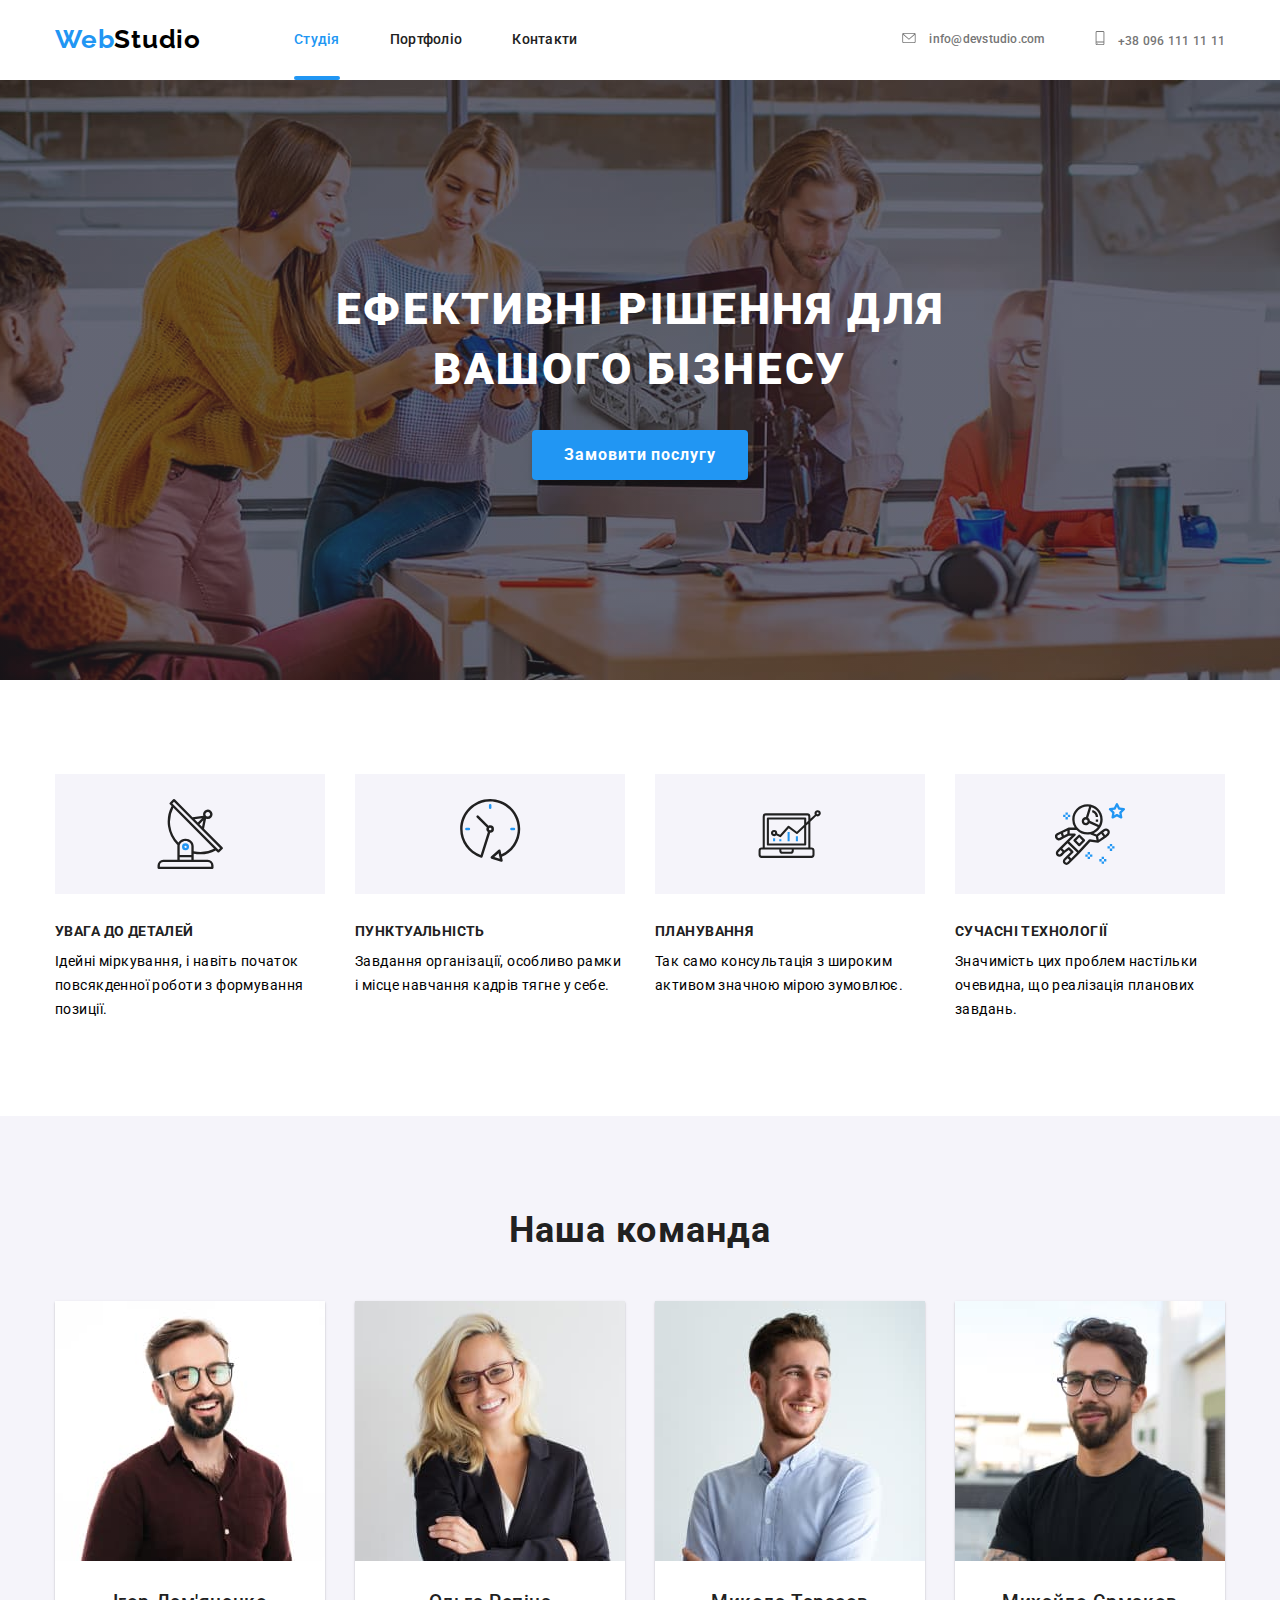
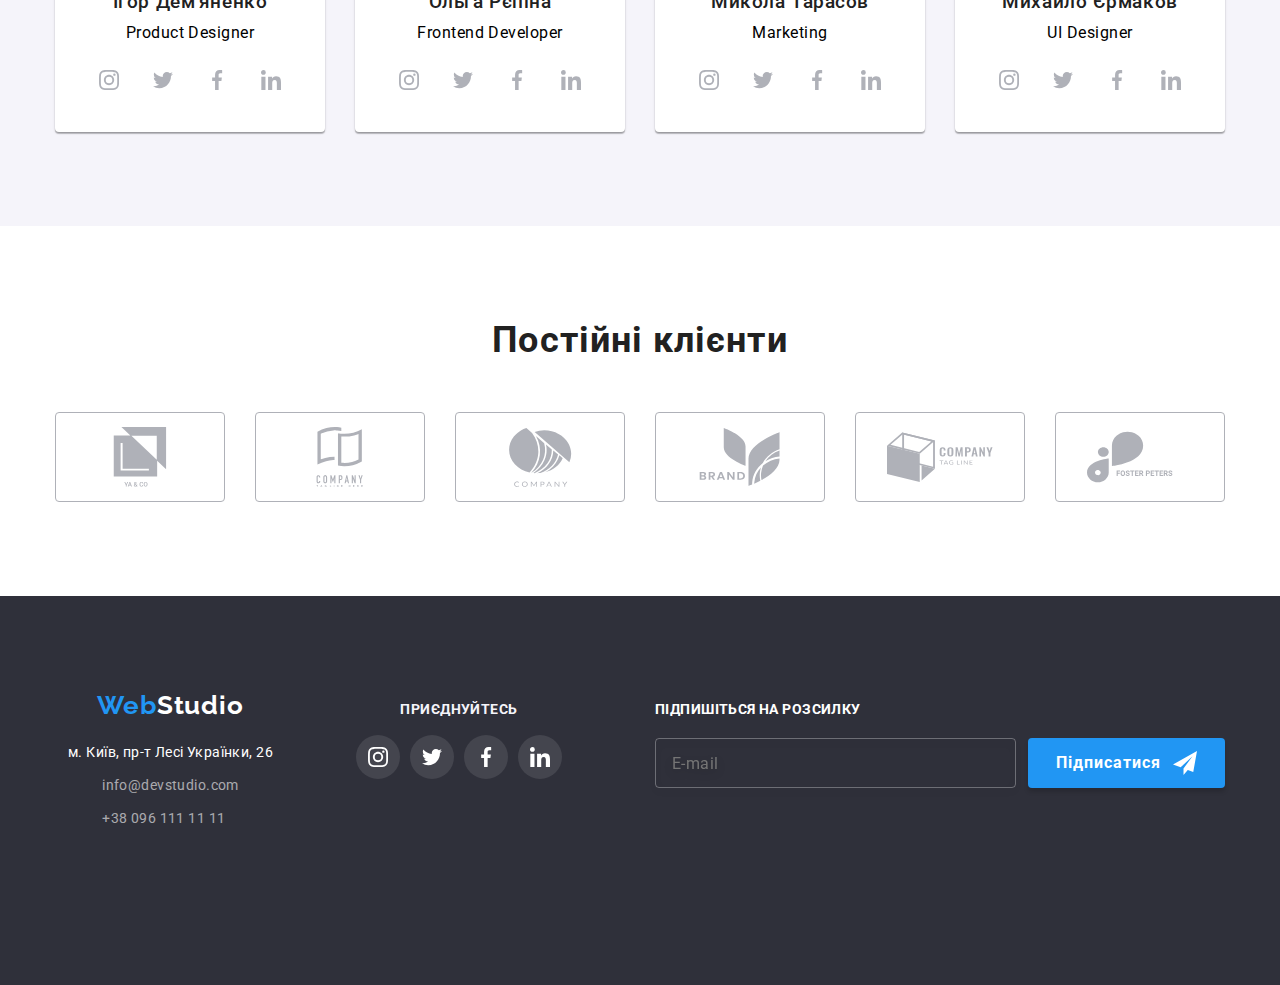
==== index.html @ 94f47ad2 "homework" ====
<!DOCTYPE html>
<html lang="uk">
  <head>
    <meta charset="UTF-8" />
    <meta http-equiv="X-UA-Compatible" content="IE=edge" />
    <meta name="viewport" content="width=device-width, initial-scale=1.0" />
    <title>WebStudio</title>
    <link rel="preconnect" href="https://fonts.googleapis.com" />
    <link rel="preconnect" href="https://fonts.gstatic.com" crossorigin />
    <link
      href="https://fonts.googleapis.com/css2?family=Raleway:wght@700&family=Roboto:wght@400;500;700;900&display=swap"
      rel="stylesheet"
    />
    <link
      rel="stylesheet"
      href="https://cdnjs.cloudflare.com/ajax/libs/modern-normalize/1.1.0/modern-normalize.min.css"
    />
    <link rel="stylesheet" href="./css/main.min.css" />
  </head>
  <body>
    <header class="header">
      <div class="header__container">
        <a href="./index.html" class="header__logo logo-header"
          >Web<span class="logo-header__color">Studio</span></a
        >
        <nav class="header__menu menu">
          <ul class="menu__list">
            <li class="menu__item">
              <a href="./index.html" class="menu__link menu__link--active"
                >Студія</a
              >
            </li>
            <li class="menu__item">
              <a href="./portfolio.html" class="menu__link">Портфоліо</a>
            </li>
            <li class="menu__item">
              <a href="./contacts.html" class="menu__link">Контакти</a>
            </li>
          </ul>
        </nav>
        <ul class="header__contacts contacts">
          <li class="contacts__item">
            <a
              href="mailto:info@devstudio.com"
              class="contacts__link contacts-icon"
            >
              <svg class="contacts-icon__icon" width="14" height="10">
                <use href="./images/icons/main-sprite.svg#icon-mail"></use>
              </svg>
              info@devstudio.com</a
            >
          </li>
          <li class="contacts__item contacts-icon">
            <a href="tel:+380961111111" class="contacts__link"
              ><svg class="contacts-icon__icon" width="10" height="14">
                <use href="./images/icons/main-sprite.svg#icon-phone"></use>
              </svg>
              +38 096 111 11 11</a
            >
          </li>
        </ul>
        <button type="button" class="header__button button-mob" data-menu-open>
          <svg class="button-mob__icon" width="40" height="40">
            <use
              href="./images/icons/main-sprite.svg#icon-menu"
            ></use>
          </svg>
        </button>
        <div class="mob-menu hidden" data-menu>
          <div class="mob-menu__content">
            <button type="button" class="mob-menu__button" data-menu-close>
              <svg class="mob-menu__icon" width="40" height="40">
                <use href="./images/icons/main-sprite.svg#icon-mob-close"></use>
              </svg>
            </button>
            <nav class="mob-menu__nav">
              <ul class="mob-menu__list">
                <li class="mob-menu__item">
                  <a
                    href="./index.html"
                    class="mob-menu__link mob-menu__link--active"
                    >Студія</a
                  >
                </li>
                <li class="mob-menu__item">
                  <a href="./portfolio.html" class="mob-menu__link"
                    >Портфоліо</a
                  >
                </li>
                <li class="mob-menu__item">
                  <a href="./contacts.html" class="mob-menu__link">Контакти</a>
                </li>
              </ul>
            </nav>
            <div class="mob-menu__pos">
              <ul class="mob-menu__contacts mob-contacts">
                <li class="mob-contacts__item">
                  <a
                    href="mailto:info@devstudio.com"
                    class="mob-contacts__link"
                  >
                    info@devstudio.com</a
                  >
                </li>
                <li class="mob-contacts__item">
                  <a href="tel:+380961111111" class="mob-contacts__link">
                    +38 096 111 11 11</a
                  >
                </li>
              </ul>
              <ul class="mob-menu__soc soc">
                <li class="soc__item">
                  <a href="" class="soc__link">Instagram</a>
                </li>
                <li class="soc__item">
                  <a href="" class="soc__link">Twitter</a>
                </li>
                <li class="soc__item">
                  <a href="" class="soc__link">Facebook</a>
                </li>
                <li class="soc__item">
                  <a href="" class="soc__link">LinkedIn</a>
                </li>
              </ul>
            </div>
          </div>
        </div>
      </div>
    </header>
    <main class="page">
      <section class="page__hero hero">
        <div class="hero__container">
          <h1 class="hero__title">Ефективні рішення для вашого бізнесу</h1>
          <button type="button" class="hero__button" data-modal-open>
            Замовити послугу
          </button>
        </div>
      </section>
      <section class="page__feature feature section">
        <div class="feature__container">
          <h2 class="feature__title hidden">Наші особливості</h2>
          <ul class="feature__list list-feature">
            <li class="list-feature__item">
              <div class="list-feature__contain">
                <svg class="list-feature__icon" width="70" height="70">
                  <use href="./images/icons/main-sprite.svg#icon1-1"></use>
                </svg>
              </div>
              <h3 class="list-feature__title">Увага до деталей</h3>
              <p class="list-feature__text">
                Ідейні міркування, і навіть початок повсякденної роботи з
                формування позиції.
              </p>
            </li>
            <li class="list-feature__item">
              <div class="list-feature__contain">
                <svg class="list-feature__icon" width="70" height="70">
                  <use href="./images/icons/main-sprite.svg#icon1-2"></use>
                </svg>
              </div>
              <h3 class="list-feature__title">Пунктуальність</h3>
              <p class="list-feature__text">
                Завдання організації, особливо рамки і місце навчання кадрів
                тягне у себе.
              </p>
            </li>
            <li class="list-feature__item">
              <div class="list-feature__contain">
                <svg class="list-feature__icon" width="70" height="70">
                  <use href="./images/icons/main-sprite.svg#icon1-3"></use>
                </svg>
              </div>
              <h3 class="list-feature__title">Планування</h3>
              <p class="list-feature__text">
                Так само консультація з широким активом значною мірою зумовлює.
              </p>
            </li>
            <li class="list-feature__item">
              <div class="list-feature__contain">
                <svg class="list-feature__icon" width="70" height="70">
                  <use href="./images/icons/main-sprite.svg#icon1-4"></use>
                </svg>
              </div>
              <h3 class="list-feature__title">Сучасні Технології</h3>
              <p class="list-feature__text">
                Значимість цих проблем настільки очевидна, що реалізація
                планових завдань.
              </p>
            </li>
          </ul>
        </div>
      </section>
      <section class="page__doing doing section">
        <div class="doing__container">
          <h2 class="doing__title title">Чим ми займаємся</h2>
          <ul class="doing__list doing-list">
            <li class="doing-list__item">
              <img
                class="doing-list__image"
                src="./images/work/work-1.jpg"
                alt="Working  moments"
                width="370"
              />
              <h2 class="doing-list__text">Десктопні додатки</h2>
            </li>
            <li class="doing-list__item">
              <img
                class="doing-list__image"
                src="./images/work/work-2.jpg"
                alt="Working  moments"
                width="370"
              />
              <h2 class="doing-list__text">Мобільні додатки</h2>
            </li>
            <li class="doing-list__item">
              <img
                class="doing-list__image"
                src="./images/work/work-3.jpg"
                alt="Working  moments"
                width="370"
              />
              <h2 class="doing-list__text">Дизайнерські рішення</h2>
            </li>
          </ul>
        </div>
      </section>
      <section class="page__team team section">
        <div class="team__container">
          <h2 class="team__title title">Наша команда</h2>
          <ul class="team__list">
            <li class="team__item team-item">
              <picture>
                <source
                  srcset="
                    ./images/team/team-1-des-1x.jpg 1x,
                    ./images/team/team-1-des-2x.jpg 2x
                  "
                  media="(min-width: 1200px)"
                />
                <source
                  srcset="
                    ./images/team/team-1-tab-1x.jpg 1x,
                    ./images/team/team-1-tab-2x.jpg 2x
                  "
                  media="(min-width: 768px)"
                />
                <source
                  srcset="
                    ./images/team/team-1.jpg    1x,
                    ./images/team/team-1-2x.jpg 2x
                  "
                  media="(min-width: 320px)"
                />
                <img
                  src="team-1.jpg"
                  alt="Person"
                  width="450"
                  class="team-item__image"
                />
              </picture>
              <div class="team__content">
                <h3 class="team-item__title">Ігор Дем'яненко</h3>
                <p lang="en" class="team-item__text">Product Designer</p>
                <ul class="team-item__list team-icons">
                  <li class="team-icons__item">
                    <a href="" class="team-icons__link">
                      <svg class="team-icons__icon" width="20" height="20">
                        <use
                          href="./images/icons/main-sprite.svg#icon2-1"
                        ></use>
                      </svg>
                    </a>
                  </li>
                  <li class="team-icons__item">
                    <a href="" class="team-icons__link">
                      <svg class="team-icons__icon" width="20" height="20">
                        <use
                          href="./images/icons/main-sprite.svg#icon2-2"
                        ></use>
                      </svg>
                    </a>
                  </li>
                  <li class="team-icons__item">
                    <a href="" class="team-icons__link">
                      <svg class="team-icons__icon" width="20" height="20">
                        <use
                          href="./images/icons/main-sprite.svg#icon2-3"
                        ></use>
                      </svg>
                    </a>
                  </li>
                  <li class="team-icons__item">
                    <a href="" class="team-icons__link">
                      <svg class="team-icons__icon" width="20" height="20">
                        <use
                          href="./images/icons/main-sprite.svg#icon2-4"
                        ></use>
                      </svg>
                    </a>
                  </li>
                </ul>
              </div>
            </li>
            <li class="team__item">
              <picture>
                <source
                  srcset="
                    ./images/team/team-2-des-1x.jpg 1x,
                    ./images/team/team-2-des-2x.jpg 2x
                  "
                  media="(min-width: 1200px)"
                />
                <source
                  srcset="
                    ./images/team/team-2-tab-1x.jpg 1x,
                    ./images/team/team-2-tab-2x.jpg 2x
                  "
                  media="(min-width: 768px)"
                />
                <source
                  srcset="
                    ./images/team/team-2.jpg    1x,
                    ./images/team/team-2-2x.jpg 2x
                  "
                  media="(min-width: 320px)"
                />
                <img
                  src="team-2.jpg"
                  alt="Person"
                  width="450"
                  class="team-item__image"
                />
              </picture>
              <div class="team__content">
                <h3 class="team-item__title">Ольга Рєпіна</h3>
                <p lang="en" class="team-item__text">Frontend Developer</p>
                <ul class="team-item__list team-icons">
                  <li class="team-icons__item">
                    <a href="" class="team-icons__link">
                      <svg class="team-icons__icon" width="20" height="20">
                        <use
                          href="./images/icons/main-sprite.svg#icon2-1"
                        ></use>
                      </svg>
                    </a>
                  </li>
                  <li class="team-icons__item">
                    <a href="" class="team-icons__link">
                      <svg class="team-icons__icon" width="20" height="20">
                        <use
                          href="./images/icons/main-sprite.svg#icon2-2"
                        ></use>
                      </svg>
                    </a>
                  </li>
                  <li class="team-icons__item">
                    <a href="" class="team-icons__link">
                      <svg class="team-icons__icon" width="20" height="20">
                        <use
                          href="./images/icons/main-sprite.svg#icon2-3"
                        ></use>
                      </svg>
                    </a>
                  </li>
                  <li class="team-icons__item">
                    <a href="" class="team-icons__link">
                      <svg class="team-icons__icon" width="20" height="20">
                        <use
                          href="./images/icons/main-sprite.svg#icon2-4"
                        ></use>
                      </svg>
                    </a>
                  </li>
                </ul>
              </div>
            </li>
            <li class="team__item">
              <picture>
                <source
                  srcset="
                    ./images/team/team-3-des-1x.jpg 1x,
                    ./images/team/team-3-des-2x.jpg 2x
                  "
                  media="(min-width: 1200px)"
                />
                <source
                  srcset="
                    ./images/team/team-3-tab-1x.jpg 1x,
                    ./images/team/team-3-tab-2x.jpg 2x
                  "
                  media="(min-width: 768px)"
                />
                <source
                  srcset="
                    ./images/team/team-3.jpg    1x,
                    ./images/team/team-3-2x.jpg 2x
                  "
                  media="(min-width: 320px)"
                />
                <img
                  src="team-3.jpg"
                  alt="Person"
                  width="450"
                  class="team-item__image"
                />
              </picture>
              <div class="team__content">
                <h3 class="team-item__title">Микола Тарасов</h3>
                <p lang="en" class="team-item__text">Marketing</p>
                <ul class="team-item__list team-icons">
                  <li class="team-icons__item">
                    <a href="" class="team-icons__link">
                      <svg class="team-icons__icon" width="20" height="20">
                        <use
                          href="./images/icons/main-sprite.svg#icon2-1"
                        ></use>
                      </svg>
                    </a>
                  </li>
                  <li class="team-icons__item">
                    <a href="" class="team-icons__link">
                      <svg class="team-icons__icon" width="20" height="20">
                        <use
                          href="./images/icons/main-sprite.svg#icon2-2"
                        ></use>
                      </svg>
                    </a>
                  </li>
                  <li class="team-icons__item">
                    <a href="" class="team-icons__link">
                      <svg class="team-icons__icon" width="20" height="20">
                        <use
                          href="./images/icons/main-sprite.svg#icon2-3"
                        ></use>
                      </svg>
                    </a>
                  </li>
                  <li class="team-icons__item">
                    <a href="" class="team-icons__link">
                      <svg class="team-icons__icon" width="20" height="20">
                        <use
                          href="./images/icons/main-sprite.svg#icon2-4"
                        ></use>
                      </svg>
                    </a>
                  </li>
                </ul>
              </div>
            </li>
            <li class="team__item">
              <picture>
                <source
                  srcset="
                    ./images/team/team-4-des-1x.jpg 1x,
                    ./images/team/team-4-des-2x.jpg 2x
                  "
                  media="(min-width: 1200px)"
                />
                <source
                  srcset="
                    ./images/team/team-4-tab-1x.jpg 1x,
                    ./images/team/team-4-tab-2x.jpg 2x
                  "
                  media="(min-width: 768px)"
                />
                <source
                  srcset="
                    ./images/team/team-4.jpg    1x,
                    ./images/team/team-4-2x.jpg 2x
                  "
                  media="(min-width: 320px)"
                />
                <img
                  src="team-4.jpg"
                  alt="Person"
                  width="450"
                  class="team-item__image"
                />
              </picture>
              <div class="team__content">
                <h3 class="team-item__title">Михайло Єрмаков</h3>
                <p lang="en" class="team-item__text">UI Designer</p>
                <ul class="team-item__list team-icons">
                  <li class="team-icons__item">
                    <a href="" class="team-icons__link">
                      <svg class="team-icons__icon" width="20" height="20">
                        <use
                          href="./images/icons/main-sprite.svg#icon2-1"
                        ></use>
                      </svg>
                    </a>
                  </li>
                  <li class="team-icons__item">
                    <a href="" class="team-icons__link">
                      <svg class="team-icons__icon" width="20" height="20">
                        <use
                          href="./images/icons/main-sprite.svg#icon2-2"
                        ></use>
                      </svg>
                    </a>
                  </li>
                  <li class="team-icons__item">
                    <a href="" class="team-icons__link">
                      <svg class="team-icons__icon" width="20" height="20">
                        <use
                          href="./images/icons/main-sprite.svg#icon2-3"
                        ></use>
                      </svg>
                    </a>
                  </li>
                  <li class="team-icons__item">
                    <a href="" class="team-icons__link">
                      <svg class="team-icons__icon" width="20" height="20">
                        <use
                          href="./images/icons/main-sprite.svg#icon2-4"
                        ></use>
                      </svg>
                    </a>
                  </li>
                </ul>
              </div>
            </li>
          </ul>
        </div>
      </section>
      <section class="page__clients clients section">
        <div class="clients__container">
          <h2 class="clients__title title">Постійні клієнти</h2>
          <ul class="clients__list">
            <li class="clients__item">
              <a href="" class="clients__link"
                ><svg class="clients__icon" width="106" height="60">
                  <use href="./images/icons/main-sprite.svg#icon3-1"></use></svg></a>
            </li>
            <li class="clients__item">
              <a href="" class="clients__link"
                ><svg class="clients__icon" width="106" height="60">
                  <use href="./images/icons/main-sprite.svg#icon3-2"></use></svg></a>
            </li>
            <li class="clients__item">
              <a href="" class="clients__link"
                ><svg class="clients__icon" width="106" height="60">
                  <use href="./images/icons/main-sprite.svg#icon3-3"></use></svg></a>
            </li>
            <li class="clients__item">
              <a href="" class="clients__link"
                ><svg class="clients__icon" width="106" height="60">
                  <use href="./images/icons/main-sprite.svg#icon3-4"></use></svg></a>
            </li>
            <li class="clients__item">
              <a href="" class="clients__link"
                ><svg class="clients__icon" width="106" height="60">
                  <use href="./images/icons/main-sprite.svg#icon3-5"></use></svg></a>
            </li>
            <li class="clients__item">
              <a href="" class="clients__link"
                ><svg class="clients__icon" width="106" height="60">
                  <use href="./images/icons/main-sprite.svg#icon3-6"></use>
                </svg>
              </a>
            </li>
          </ul>
        </div>
      </section>
    </main>
    <footer class="footer section">
      <div class="footer__container">
        <div class="footer__contain">
          <div class="footer__pos">
            <a href="./index.html" class="footer__logo logo-footer">Web<span class="logo-footer__color">Studio</span></a>
            <address class="footer__address address">
              <p class="address__text">м. Київ, пр-т Лесі Українки, 26</p>
              <ul class="address__list">
                <li class="address__item">
                  <a href="mailto:info@devstudio.com" class="address__link"
                    >info@devstudio.com</a
                  >
                </li>
                <li class="address__item">
                  <a href="tel:+380961111111" class="address__link"
                    >+38 096 111 11 11</a
                  >
                </li>
              </ul>
            </address>
          </div>
          <div class="footer__links footer-links">
            <h2 class="footer-links__title">приєднуйтесь</h2>
            <ul class="footer-links__list">
              <li class="footer-links__item">
                <a href="" class="footer-links__link">
                  <svg class="footer-links__icon" width="20" height="20">
                    <use href="./images/icons/main-sprite.svg#icon2-1"></use>
                  </svg>
                </a>
              </li>
              <li class="footer-links__item">
                <a href="" class="footer-links__link">
                  <svg class="footer-links__icon" width="20" height="20">
                    <use href="./images/icons/main-sprite.svg#icon2-2"></use>
                  </svg>
                </a>
              </li>
              <li class="footer-links__item">
                <a href="" class="footer-links__link">
                  <svg class="footer-links__icon" width="20" height="20">
                    <use href="./images/icons/main-sprite.svg#icon2-3"></use>
                  </svg>
                </a>
              </li>
              <li class="footer-links__item">
                <a href="" class="footer-links__link">
                  <svg class="footer-links__icon" width="20" height="20">
                    <use href="./images/icons/main-sprite.svg#icon2-4"></use>
                  </svg>
                </a>
              </li>
            </ul>
          </div>
        </div>
        <div class="footer__subscribe footer-subscribe">
          <h2 class="footer-subscribe__title">Підпишіться на розсилку</h2>
            <form class="footer-subscribe__form">
              <input class="footer-subscribe__input" type="email" name="email" placeholder="E-mail" />
              <button type="submit" class="footer-subscribe__btn footer-btn">
                Підписатися
                <svg class="footer-btn__svg" width="24" height="24">
                  <use href="./images/icons/main-sprite.svg#icon-send"></use>
                </svg>
              </button>
            </form>
        </div>
      </div>
    </footer>
    <div class="backdrop is-hidden" data-modal>
      <div class="backdrop__modal modal">
        <button type="button" class="modal__close modal-close" data-modal-close>
          <svg class="modal-close__icon" width="18" height="18">
            <use href="./images/icons/main-sprite.svg#icon-close"></use>
          </svg>
        </button>
        <p class="modal__title">Залиште свої дані, ми вам передзвонимо</p>
        <form class="modal__form form" autocomplete="off">
          <div class="form__pos">
            <div class="form__contain">
              <label class="form__label label"
                ><span class="label__span">Ім'я</span>
                <span class="form__position">
                  <input
                    type="text"
                    class="form__input"
                    name="name"
                    placeholder=""
                  />
                  <svg class="form__icon" width="18" height="18">
                    <use
                      href="./images/icons/main-sprite.svg#icon-form-person"
                    ></use>
                  </svg>
                </span>
              </label>
            </div>
            <div class="form__contain">
              <label class="form__label label"
                ><span class="label__span">Телефон</span>
                <span class="form__position">
                  <input
                    type="tel"
                    class="form__input"
                    name="phone"
                    placeholder=""
                  />
                  <svg class="form__icon" width="18" height="18">
                    <use
                      href="./images/icons/main-sprite.svg#icon-form-phone"
                    ></use>
                  </svg>
                </span>
              </label>
            </div>
            <div class="form__contain">
              <label for="email" class="form__label label"
                ><span class="label__span">Пошта</span>
                <span class="form__position">
                  <input
                    type="email"
                    class="form__input"
                    name="email"
                    id="email"
                    placeholder=""
                  />
                  <svg class="form__icon" width="18" height="18">
                    <use
                      href="./images/icons/main-sprite.svg#icon-form-email"
                    ></use>
                  </svg>
                </span>
              </label>
            </div>
            <div class="form__contain">
              <label for="comment" class="form__label label"
                ><span class="label__span">Коментар</span>
                <textarea
                  name="comment"
                  id="comment"
                  rows="8"
                  class="form__comment"
                  placeholder="Введіть текст"
                ></textarea>
              </label>
            </div>
          </div>
          <div class="form__contain checkbox">
            <label class="checkbox__label label">
              <input type="checkbox" class="label__checkbox" name="agree" />
              <span class="label__icon"></span>
              <span class="label__text"
                >Погоджуюся з розсилкою та приймаю
                <a href="" class="label__link">Умови договору</a></span
              >
            </label>
          </div>
          <button class="modal__btn" type="submit">Відправити</button>
        </form>
      </div>
    </div>
    <script src="./js/modal.js"></script>
    <script src="./js/menu.js"></script>
  </body>
</html>
---- css/main.min.css ----
*,*::before,*::after{margin:0;padding:0;border:none;-webkit-box-sizing:border-box;box-sizing:border-box}ul{list-style-type:none}body{font-family:Roboto,sans-serif;color:var(--first-text-color)}[class*=__container]{width:100%;margin:0 auto;padding:0 15px}@media screen and (min-width: 480px){[class*=__container]{max-width:450px}}@media screen and (min-width: 768px){[class*=__container]{max-width:768px}}@media screen and (min-width: 1200px){[class*=__container]{max-width:1200px}}.section{padding-top:60px;padding-bottom:60px}@media screen and (min-width: 1200px){.section{padding-top:94px;padding-bottom:94px}}.title{font-weight:700;font-size:28px;line-height:1.17;letter-spacing:.03em;color:#212121;text-align:center}@media screen and (min-width: 1200px){.title{font-size:36px;line-height:1.16}}.hidden{position:absolute;width:1px;height:1px;margin:-1px;border:0;padding:0;clip:rect(0 0 0 0);overflow:hidden}.header{position:relative;font-weight:500;font-size:14px;line-height:1.14;letter-spacing:.02em}@media screen and (min-width: 768px){.header__menu{display:-webkit-box;display:-ms-flexbox;display:flex;-webkit-box-align:center;-ms-flex-align:center;align-items:center}.header__contacts{display:-webkit-box;display:-ms-flexbox;display:flex;-webkit-box-align:center;-ms-flex-align:center;align-items:center;margin-left:auto;gap:50px}.header__container{display:-webkit-box;display:-ms-flexbox;display:flex}}.header__container{display:-webkit-box;display:-ms-flexbox;display:flex}.header__logo{display:block;margin-right:93px;padding:24px 0;font-family:Raleway;font-weight:700;font-size:26px;line-height:1.19;letter-spacing:.03em;color:#2196f3;text-decoration:none}.menu{display:none}@media screen and (min-width: 768px){.menu{display:block}.menu__list{display:-webkit-box;display:-ms-flexbox;display:flex;-webkit-box-align:center;-ms-flex-align:center;align-items:center;gap:50px}}.menu__link{position:relative;display:block;padding:32px 0;text-decoration:none;color:#212121;-webkit-transition:color 250ms cubic-bezier(0.4, 0, 0.2, 1);transition:color 250ms cubic-bezier(0.4, 0, 0.2, 1)}.menu__link::after{content:"";position:absolute;right:0;bottom:0;width:0;height:4px;border-radius:2px;background-color:#2196f3;-webkit-transition:width .5s,left .5s;transition:width .5s,left .5s}.menu__link:hover,.menu__link:focus{color:#2196f3}.menu__link:hover::after,.menu__link:focus::after{width:100%;left:0}.menu__link--active{color:#2196f3}.menu__link--active::after{content:"";position:absolute;bottom:0;right:0;width:100%;height:4px;border-radius:2px;background-color:#2196f3}.logo-header__color{color:#000}.contacts{display:none}@media screen and (min-width: 768px){.contacts{display:block;margin:auto 0;margin-left:auto}.contacts__link{padding:5px 0}}@media screen and (min-width: 1200px){.contacts{display:-webkit-box;display:-ms-flexbox;display:flex}}.contacts__item{display:-webkit-box;display:-ms-flexbox;display:flex;-webkit-box-pack:start;-ms-flex-pack:start;justify-content:start;-webkit-box-align:baseline;-ms-flex-align:baseline;align-items:baseline}.contacts__link{display:block;font-weight:500;font-size:12px;line-height:1.16;letter-spacing:.02em;text-decoration:none;color:#757575;-webkit-transition:color 250ms cubic-bezier(0.4, 0, 0.2, 1);transition:color 250ms cubic-bezier(0.4, 0, 0.2, 1)}.contacts__link:hover,.contacts__link:focus{color:#2196f3}.contacts-icon__icon{margin-right:10px;fill:#757575;-webkit-transition:fill 250ms cubic-bezier(0.4, 0, 0.2, 1);transition:fill 250ms cubic-bezier(0.4, 0, 0.2, 1)}.contacts-icon:hover .contacts-icon__icon,.contacts-icon:focus .contacts-icon__icon{fill:#2196f3}.button-mob{margin-left:auto;background:#fff;cursor:pointer}@media screen and (min-width: 768px){.button-mob{display:none}}.button-mob:hover .button-mob__icon,.button-mob:focus .button-mob__icon{fill:#2196f3}.mob-menu{position:fixed;top:0;left:0;width:100vw;height:100vh;background-color:#fff;z-index:1}@media screen and (min-width: 768px){.mob-menu{display:none}}.mob-menu__button{margin-left:auto;background:#fff;cursor:pointer}.mob-menu__icon{fill:#212121}.mob-menu__button:hover .mob-menu__icon,.mob-menu__button:focus .mob-menu__icon{fill:#2196f3}.mob-menu__content{padding:10px 15px 10px 15px;margin:0 auto;height:100%;max-width:440px;display:-webkit-box;display:-ms-flexbox;display:flex;-webkit-box-orient:vertical;-webkit-box-direction:normal;-ms-flex-direction:column;flex-direction:column;-webkit-box-pack:justify;-ms-flex-pack:justify;justify-content:space-between;overflow:auto}.mob-menu__nav{margin-bottom:32px}.mob-menu__item:not(:last-child){margin-bottom:32px}.mob-menu__link{text-decoration:none;font-weight:500;font-size:40px;line-height:1.18;letter-spacing:.02em;color:#212121}.mob-menu__link--active{color:#2196f3}.mob-menu__link:hover,.mob-menu__link:focus{color:#2196f3}.mob-contacts{margin-bottom:64px}.mob-contacts__item:not(:last-child){margin-bottom:32px}.mob-contacts__link{text-decoration:none;font-weight:500;font-size:26px;line-height:1.33;letter-spacing:.02em;color:#757575}.mob-contacts__link:hover,.mob-contacts__link:focus{color:#2196f3}@media screen and (min-width: 480px){.mob-contacts__link{font-size:34px}}.soc{display:-webkit-box;display:-ms-flexbox;display:flex;gap:20px}.soc__item{position:relative}.soc__item:not(:last-child)::after{content:"";position:absolute;top:0;right:-10px;height:22px;width:0px;border:1px solid rgba(33,33,33,.2)}.soc__link{text-decoration:none;font-weight:500;font-size:14px;line-height:1.22;letter-spacing:.02em;color:#2196f3}@media screen and (min-width: 480px){.soc{font-size:18px}}.hero{display:-webkit-box;display:-ms-flexbox;display:flex;-webkit-box-align:center;-ms-flex-align:center;align-items:center;text-align:center;max-width:1600px;height:400px;margin:0 auto;padding:118px 0;background-image:-webkit-gradient(linear, left top, left bottom, from(rgba(47, 48, 58, 0.4)), to(rgba(47, 48, 58, 0.4))),url(../../images/hero/hero-back-mob.jpg);background-image:linear-gradient(rgba(47, 48, 58, 0.4), rgba(47, 48, 58, 0.4)),url(../../images/hero/hero-back-mob.jpg);background-repeat:no-repeat;background-position:center;background-size:cover;background-color:#2f303a}@media(min-device-pixel-ratio: 2),(-webkit-min-device-pixel-ratio: 2),(min-resolution: 192dpi),(min-resolution: 2dppx){.hero{background-image:-webkit-gradient(linear, left top, left bottom, from(rgba(47, 48, 58, 0.4)), to(rgba(47, 48, 58, 0.4))),url(../../images/hero/hero-back-mob-2x.jpg);background-image:linear-gradient(rgba(47, 48, 58, 0.4), rgba(47, 48, 58, 0.4)),url(../../images/hero/hero-back-mob-2x.jpg)}}@media screen and (min-width: 768px){.hero{background-image:-webkit-gradient(linear, left top, left bottom, from(rgba(47, 48, 58, 0.4)), to(rgba(47, 48, 58, 0.4))),url(../../images/hero/hero-back-tab.jpg);background-image:linear-gradient(rgba(47, 48, 58, 0.4), rgba(47, 48, 58, 0.4)),url(../../images/hero/hero-back-tab.jpg)}}@media screen and (min-width: 768px)and (min-device-pixel-ratio: 2),screen and (min-width: 768px)and (-webkit-min-device-pixel-ratio: 2),screen and (min-width: 768px)and (min-resolution: 192dpi),screen and (min-width: 768px)and (min-resolution: 2dppx){.hero{background-image:-webkit-gradient(linear, left top, left bottom, from(rgba(47, 48, 58, 0.4)), to(rgba(47, 48, 58, 0.4))),url(../../images/hero/hero-back-tab-2x.jpg);background-image:linear-gradient(rgba(47, 48, 58, 0.4), rgba(47, 48, 58, 0.4)),url(../../images/hero/hero-back-tab-2x.jpg)}}@media screen and (min-width: 1200px){.hero{height:600px;padding:200px 0;background-image:-webkit-gradient(linear, left top, left bottom, from(rgba(47, 48, 58, 0.4)), to(rgba(47, 48, 58, 0.4))),url(../../images/hero/hero-back-des.jpg);background-image:linear-gradient(rgba(47, 48, 58, 0.4), rgba(47, 48, 58, 0.4)),url(../../images/hero/hero-back-des.jpg)}}@media screen and (min-width: 1200px)and (min-device-pixel-ratio: 2),screen and (min-width: 1200px)and (-webkit-min-device-pixel-ratio: 2),screen and (min-width: 1200px)and (min-resolution: 192dpi),screen and (min-width: 1200px)and (min-resolution: 2dppx){.hero{background-image:-webkit-gradient(linear, left top, left bottom, from(rgba(47, 48, 58, 0.4)), to(rgba(47, 48, 58, 0.4))),url(../../images/hero/hero-back-des-2x.jpg);background-image:linear-gradient(rgba(47, 48, 58, 0.4), rgba(47, 48, 58, 0.4)),url(../../images/hero/hero-back-des-2x.jpg)}}.hero__title{max-width:696px;margin:0 auto;font-weight:900;font-size:26px;line-height:1.61;letter-spacing:.06em;color:#fff;text-transform:uppercase}@media screen and (min-width: 1200px){.hero__title{font-size:44px;line-height:1.36}}.hero__button{margin-top:30px;padding:10px 32px;-webkit-box-shadow:0px 4px 4px rgba(0,0,0,.15);box-shadow:0px 4px 4px rgba(0,0,0,.15);border-radius:4px;font-weight:700;line-height:1.87;letter-spacing:.06em;font-family:inherit;background-color:#2196f3;color:#fff;-webkit-transition:color 250ms cubic-bezier(0.4, 0, 0.2, 1),background-color 250ms cubic-bezier(0.4, 0, 0.2, 1);transition:color 250ms cubic-bezier(0.4, 0, 0.2, 1),background-color 250ms cubic-bezier(0.4, 0, 0.2, 1);cursor:pointer}.hero__button:hover,.hero__button:focus{color:#2196f3;background-color:#fff}.feature__title{position:absolute;width:1px;height:1px;margin:-1px;border:0;padding:0;white-space:nowrap;-webkit-clip-path:inset(100%);clip-path:inset(100%);clip:rect(0 0 0 0);overflow:hidden}.feature__list{display:-webkit-box;display:-ms-flexbox;display:flex;-ms-flex-wrap:wrap;flex-wrap:wrap;gap:30px}.list-feature__item{width:100%}@media screen and (min-width: 768px){.list-feature__item{width:calc((100% - 30px)/2)}}@media screen and (min-width: 1200px){.list-feature__item{width:calc((100% - 90px)/4)}}.list-feature__contain{display:-webkit-box;display:-ms-flexbox;display:flex;-webkit-box-pack:center;-ms-flex-pack:center;justify-content:center;-webkit-box-align:center;-ms-flex-align:center;align-items:center;margin-bottom:30px;height:120px;background-color:#f5f4fa}.list-feature__title{display:-webkit-box;display:-ms-flexbox;display:flex;-webkit-box-align:center;-ms-flex-align:center;align-items:center;-webkit-box-pack:center;-ms-flex-pack:center;justify-content:center;margin:0 auto;margin-bottom:10px;text-transform:uppercase;color:#212121;font-weight:700;font-size:14px;line-height:1.14;letter-spacing:.03em}@media screen and (min-width: 768px){.list-feature__title{-webkit-box-pack:start;-ms-flex-pack:start;justify-content:start}}.list-feature__text{font-size:14px;line-height:1.71;letter-spacing:.03em}.doing{display:none}.doing__title{margin-bottom:50px}.doing__list{display:-webkit-box;display:-ms-flexbox;display:flex;-ms-flex-wrap:wrap;flex-wrap:wrap;gap:30px}.doing-list__item{position:relative}.doing-list__image{display:block}.doing-list__text{position:absolute;bottom:0;display:-webkit-box;display:-ms-flexbox;display:flex;-webkit-box-align:center;-ms-flex-align:center;align-items:center;-webkit-box-pack:center;-ms-flex-pack:center;justify-content:center;height:70px;width:100%;letter-spacing:.03em;text-transform:uppercase;font-size:14px;line-height:1.14;color:#fff;background-color:rgba(47,48,58,.8)}.team{background-color:#f5f4fa}.team__title{margin-bottom:50px}.team__list{display:-webkit-box;display:-ms-flexbox;display:flex;-ms-flex-wrap:wrap;flex-wrap:wrap;gap:30px}.team__item{width:100%;-webkit-box-shadow:0px 1px 3px rgba(0,0,0,.12),0px 1px 1px rgba(0,0,0,.14),0px 2px 1px rgba(0,0,0,.2);box-shadow:0px 1px 3px rgba(0,0,0,.12),0px 1px 1px rgba(0,0,0,.14),0px 2px 1px rgba(0,0,0,.2);border-radius:0px 0px 4px 4px;background-color:#fff}@media screen and (min-width: 768px){.team__item{width:calc((100% - 30px)/2)}}@media screen and (min-width: 1200px){.team__item{width:calc((100% - 90px)/4)}}.team__content{padding:30px 0}.team-item__image{display:block;max-width:100%;height:auto;width:100%}.team-item__title{margin-bottom:10px;text-align:center;font-weight:500;line-height:1.18;letter-spacing:.03em;color:#212121}.team-item__text{text-align:center;margin-bottom:16px;line-height:1.18;letter-spacing:.03em}.team-item__list{display:-webkit-box;display:-ms-flexbox;display:flex;-webkit-box-pack:center;-ms-flex-pack:center;justify-content:center;-webkit-box-align:center;-ms-flex-align:center;align-items:center;gap:10px}.team-icons__item{width:44px;height:44px}.team-icons__link{display:-webkit-box;display:-ms-flexbox;display:flex;-webkit-box-align:center;-ms-flex-align:center;align-items:center;-webkit-box-pack:center;-ms-flex-pack:center;justify-content:center;width:100%;height:100%;border-radius:50%;-webkit-transition:background-color 250ms cubic-bezier(0.4, 0, 0.2, 1);transition:background-color 250ms cubic-bezier(0.4, 0, 0.2, 1)}.team-icons__link:hover,.team-icons__link:focus{background-color:#2196f3}.team-icons__icon{fill:#afb1b8;-webkit-transition:fill 250ms cubic-bezier(0.4, 0, 0.2, 1);transition:fill 250ms cubic-bezier(0.4, 0, 0.2, 1)}.team-icons__link:hover .team-icons__icon,.team-icons__link:focus .team-icons__icon{fill:#fff}.clients__list{display:-webkit-box;display:-ms-flexbox;display:flex;-webkit-box-pack:center;-ms-flex-pack:center;justify-content:center;-ms-flex-wrap:wrap;flex-wrap:wrap;gap:30px;margin-top:50px}.clients__item{width:calc((100% - 60px)/2);height:90px}@media screen and (min-width: 768px){.clients__item{width:calc((100% - 60px)/3)}}@media screen and (min-width: 1200px){.clients__item{width:calc((100% - 150px)/6)}}.clients__link{display:-webkit-box;display:-ms-flexbox;display:flex;-webkit-box-align:center;-ms-flex-align:center;align-items:center;-webkit-box-pack:center;-ms-flex-pack:center;justify-content:center;width:100%;height:100%;border:1px solid #afb1b8;border-radius:4px;-webkit-transition:border 250ms cubic-bezier(0.4, 0, 0.2, 1);transition:border 250ms cubic-bezier(0.4, 0, 0.2, 1)}.clients__link:hover,.clients__link:focus{border:1px solid #2196f3}.clients__icon{fill:#afb1b8;-webkit-transition:fill 250ms cubic-bezier(0.4, 0, 0.2, 1);transition:fill 250ms cubic-bezier(0.4, 0, 0.2, 1)}.clients__link:hover .clients__icon,.clients__link:focus .clients__icon{fill:#2196f3}.footer{background-color:#2f303a}@media screen and (min-width: 1200px){.footer__container{display:-webkit-box;display:-ms-flexbox;display:flex;-webkit-box-orient:horizontal;-webkit-box-direction:normal;-ms-flex-direction:row;flex-direction:row;-webkit-box-pack:center;-ms-flex-pack:center;justify-content:center;-webkit-box-align:baseline;-ms-flex-align:baseline;align-items:baseline;gap:93px}}.footer__logo{display:-webkit-box;display:-ms-flexbox;display:flex;-webkit-box-align:center;-ms-flex-align:center;align-items:center;-webkit-box-pack:center;-ms-flex-pack:center;justify-content:center;margin-bottom:20px;font-family:Raleway;font-weight:700;text-decoration:none;color:#2196f3;font-size:26px;line-height:1.19;letter-spacing:.03em}.footer__address{font-style:normal}@media screen and (min-width: 768px){.footer__contain{display:-webkit-box;display:-ms-flexbox;display:flex;-webkit-box-align:baseline;-ms-flex-align:baseline;align-items:baseline;-webkit-box-pack:center;-ms-flex-pack:center;justify-content:center;gap:165px}}@media screen and (min-width: 1200px){.footer__contain{gap:70px}}.logo-footer__color{color:#fff}.address{display:-webkit-box;display:-ms-flexbox;display:flex;-webkit-box-orient:vertical;-webkit-box-direction:normal;-ms-flex-direction:column;flex-direction:column;-webkit-box-pack:center;-ms-flex-pack:center;justify-content:center;-webkit-box-align:center;-ms-flex-align:center;align-items:center;min-width:231px;padding-bottom:60px}.address__text{margin-bottom:9px;font-size:14px;line-height:1.71;letter-spacing:.03em;color:#fff}.address__item:not(:last-child){margin-bottom:9px}.address__link{text-decoration:none;font-size:14px;line-height:1.71;letter-spacing:.03em;color:rgba(255,255,255,.6);-webkit-transition:color 250ms cubic-bezier(0.4, 0, 0.2, 1);transition:color 250ms cubic-bezier(0.4, 0, 0.2, 1)}.address__link:hover,.address__link:focus{color:#2196f3}.footer-links{display:-webkit-box;display:-ms-flexbox;display:flex;-webkit-box-orient:vertical;-webkit-box-direction:normal;-ms-flex-direction:column;flex-direction:column;-webkit-box-align:center;-ms-flex-align:center;align-items:center;-webkit-box-pack:center;-ms-flex-pack:center;justify-content:center;padding-bottom:60px}.footer-links__title{font-weight:700;font-size:14px;line-height:.87;letter-spacing:.03em;text-transform:uppercase;color:#f5f4fa;margin-bottom:20px}.footer-links__list{display:-webkit-box;display:-ms-flexbox;display:flex;-webkit-box-pack:center;-ms-flex-pack:center;justify-content:center;-webkit-box-align:center;-ms-flex-align:center;align-items:center;gap:10px}.footer-links__item{width:44px;height:44px}.footer-links__link{display:-webkit-box;display:-ms-flexbox;display:flex;-webkit-box-align:center;-ms-flex-align:center;align-items:center;-webkit-box-pack:center;-ms-flex-pack:center;justify-content:center;width:100%;height:100%;border-radius:50%;background-color:rgba(255,255,255,.1);-webkit-transition:background-color 250ms cubic-bezier(0.4, 0, 0.2, 1);transition:background-color 250ms cubic-bezier(0.4, 0, 0.2, 1)}.footer-links__link:hover,.footer-links__link:focus{background-color:#2196f3}.footer-links__icon{fill:#fff}.footer-subscribe__title{display:-webkit-box;display:-ms-flexbox;display:flex;-webkit-box-orient:vertical;-webkit-box-direction:normal;-ms-flex-direction:column;flex-direction:column;-webkit-box-align:center;-ms-flex-align:center;align-items:center;-webkit-box-pack:center;-ms-flex-pack:center;justify-content:center;margin-bottom:20px;font-weight:700;font-size:14px;line-height:1.14;letter-spacing:.03em;text-transform:uppercase;color:#fff}@media screen and (min-width: 1200px){.footer-subscribe__title{display:block}}.footer-subscribe__form{display:-webkit-box;display:-ms-flexbox;display:flex;-webkit-box-orient:vertical;-webkit-box-direction:normal;-ms-flex-direction:column;flex-direction:column;-webkit-box-align:center;-ms-flex-align:center;align-items:center;-webkit-box-pack:center;-ms-flex-pack:center;justify-content:center;row-gap:20px}@media screen and (min-width: 1200px){.footer-subscribe__form{-webkit-box-orient:horizontal;-webkit-box-direction:normal;-ms-flex-direction:row;flex-direction:row;gap:12px}}.footer-subscribe__input{border:1px solid rgba(255,255,255,.3);-webkit-filter:drop-shadow(0px 4px 4px rgba(0, 0, 0, 0.15));filter:drop-shadow(0px 4px 4px rgba(0, 0, 0, 0.15));border-radius:4px;width:100%;height:50px;background-color:rgba(0,0,0,0);padding-left:16px;font-weight:400;font-size:16px;line-height:1.25;letter-spacing:.03em;color:rgba(255,255,255,.6);cursor:pointer}@media screen and (min-width: 480px){.footer-subscribe__input{max-width:450px}}@media screen and (min-width: 1200px){.footer-subscribe__input{min-width:358px}}.footer-subscribe__btn{display:-webkit-box;display:-ms-flexbox;display:flex;-webkit-box-align:center;-ms-flex-align:center;align-items:center;text-align:center;width:200px;height:50px;padding:10px 28px;background:#2196f3;-webkit-box-shadow:0px 4px 4px rgba(0,0,0,.15);box-shadow:0px 4px 4px rgba(0,0,0,.15);border-radius:4px;font-weight:700;font-size:16px;line-height:1.88px;letter-spacing:.06em;color:#fff;cursor:pointer;-webkit-transition:color 250ms cubic-bezier(0.4, 0, 0.2, 1),background-color 250ms cubic-bezier(0.4, 0, 0.2, 1);transition:color 250ms cubic-bezier(0.4, 0, 0.2, 1),background-color 250ms cubic-bezier(0.4, 0, 0.2, 1)}.footer-subscribe__btn:hover,.footer-subscribe__btn:focus{color:#2196f3;background-color:#fff}.footer-btn__svg{display:inline-block;margin-left:12px;fill:#fff;-webkit-transition:fill 250ms cubic-bezier(0.4, 0, 0.2, 1);transition:fill 250ms cubic-bezier(0.4, 0, 0.2, 1)}.footer-subscribe__btn:hover .footer-btn__svg,.footer-subscribe__btn:focus .footer-btn__svg{fill:#2196f3}.backdrop{position:fixed;top:0;width:100%;height:100%;background-color:rgba(0,0,0,.2);-webkit-transition:opacity 250ms cubic-bezier(0.4, 0, 0.2, 1),visibility 250ms cubic-bezier(0.4, 0, 0.2, 1);transition:opacity 250ms cubic-bezier(0.4, 0, 0.2, 1),visibility 250ms cubic-bezier(0.4, 0, 0.2, 1)}.backdrop.is-hidden{opacity:0;visibility:hidden;pointer-events:none}.modal{display:-webkit-box;display:-ms-flexbox;display:flex;-webkit-box-orient:vertical;-webkit-box-direction:normal;-ms-flex-direction:column;flex-direction:column;-webkit-box-align:center;-ms-flex-align:center;align-items:center;position:absolute;top:50%;left:50%;-webkit-transform:translate(-50%, -50%);transform:translate(-50%, -50%);padding:40px;min-width:100%;min-height:609px;background-color:#fff;-webkit-box-shadow:0px 1px 3px rgba(0,0,0,.12),0px 1px 1px rgba(0,0,0,.14),0px 2px 1px rgba(0,0,0,.2);box-shadow:0px 1px 3px rgba(0,0,0,.12),0px 1px 1px rgba(0,0,0,.14),0px 2px 1px rgba(0,0,0,.2);border-radius:4px;-webkit-transform:translate(-50%, -50%) scale(1);transform:translate(-50%, -50%) scale(1);-webkit-transition:-webkit-transform 250ms cubic-bezier(0.4, 0, 0.2, 1);transition:-webkit-transform 250ms cubic-bezier(0.4, 0, 0.2, 1);transition:transform 250ms cubic-bezier(0.4, 0, 0.2, 1);transition:transform 250ms cubic-bezier(0.4, 0, 0.2, 1), -webkit-transform 250ms cubic-bezier(0.4, 0, 0.2, 1)}@media screen and (min-width: 480px){.modal{min-width:450px}}.backdrop.is-hidden .modal{-webkit-transform:translate(-50%, -50%) scale(0);transform:translate(-50%, -50%) scale(0)}.modal__close{display:-webkit-box;display:-ms-flexbox;display:flex;-webkit-box-align:center;-ms-flex-align:center;align-items:center;-webkit-box-pack:center;-ms-flex-pack:center;justify-content:center;position:absolute;top:10px;right:10px;width:30px;height:30px;background-color:rgba(0,0,0,0);border:1px solid rgba(0,0,0,.1);border-radius:50%;cursor:pointer}.modal__title{margin-bottom:12px;font-weight:700;font-size:20px;line-height:1.15;text-align:center;letter-spacing:.03em;color:#212121}.modal__form{display:-webkit-box;display:-ms-flexbox;display:flex;-webkit-box-orient:vertical;-webkit-box-direction:normal;-ms-flex-direction:column;flex-direction:column}.modal__btn{display:-webkit-box;display:-ms-flexbox;display:flex;-webkit-box-align:center;-ms-flex-align:center;align-items:center;text-align:center;padding:10px 52px;margin:0 auto;margin-top:30px;background:#188ce8;-webkit-box-shadow:0px 4px 4px rgba(0,0,0,.15);box-shadow:0px 4px 4px rgba(0,0,0,.15);border-radius:4px;font-weight:700;font-size:16px;line-height:1.88;letter-spacing:.06em;color:#fff;cursor:pointer;-webkit-transition:color 250ms cubic-bezier(0.4, 0, 0.2, 1),background 250ms cubic-bezier(0.4, 0, 0.2, 1);transition:color 250ms cubic-bezier(0.4, 0, 0.2, 1),background 250ms cubic-bezier(0.4, 0, 0.2, 1)}.modal__btn:hover,.modal__btn:focus{background:#fff;color:#188ce8}.modal-close__icon{-webkit-transition:fill 250ms cubic-bezier(0.4, 0, 0.2, 1);transition:fill 250ms cubic-bezier(0.4, 0, 0.2, 1)}.modal__close:hover .modal-close__icon,.modal__close:focus .modal-close__icon{fill:#2196f3}.form__pos{margin-bottom:20px}.form__contain{display:-webkit-box;display:-ms-flexbox;display:flex;-webkit-box-orient:vertical;-webkit-box-direction:normal;-ms-flex-direction:column;flex-direction:column;row-gap:15px}.form__contain:not(:last-child){margin-bottom:10px}.form__label{font-weight:400;font-size:12px;line-height:1.16;letter-spacing:.01em;color:#757575;cursor:pointer}.form__label>.label__span{display:block;margin-bottom:4px}.form__position{position:relative}.form__input{width:100%;height:40px;padding:12px 42px;border:1px solid rgba(33,33,33,.2);border-radius:4px;cursor:pointer;-webkit-transition:border 250ms cubic-bezier(0.4, 0, 0.2, 1);transition:border 250ms cubic-bezier(0.4, 0, 0.2, 1);outline-color:rgba(0,0,0,0);font-style:normal;font-weight:400;font-size:12px;line-height:1.16;letter-spacing:.01em}.form__input:focus,.form__input:active{border:2px solid #2196f3}.form__icon{display:inline-block;position:absolute;left:21px;top:50%;-webkit-transform:translate(-50%, -50%);transform:translate(-50%, -50%);-webkit-transition:fill 250ms cubic-bezier(0.4, 0, 0.2, 1);transition:fill 250ms cubic-bezier(0.4, 0, 0.2, 1);cursor:pointer}.form__input:focus~.form__icon{fill:#2196f3}.form__comment{width:100%;height:120px;padding:12px 16px;resize:none;border:1px solid rgba(33,33,33,.2);border-radius:4px;cursor:pointer;-webkit-transition:border 250ms cubic-bezier(0.4, 0, 0.2, 1);transition:border 250ms cubic-bezier(0.4, 0, 0.2, 1);font-style:normal;font-weight:400;font-size:12px;line-height:1.16;letter-spacing:.01em;color:rgba(117,117,117,.5);outline-color:rgba(0,0,0,0)}.form__comment:focus{border:2px solid #2196f3}.checkbox__label{display:-webkit-box;display:-ms-flexbox;display:flex;-webkit-box-align:center;-ms-flex-align:center;align-items:center;-webkit-box-pack:center;-ms-flex-pack:center;justify-content:center;cursor:pointer}.label{font-weight:400;font-size:12px;line-height:1.16;letter-spacing:.03em;color:#757575}@media screen and (max-width: 420px){.label{font-size:9px}}.label__checkbox{position:absolute;width:1px;height:1px;margin:-1px;border:0;padding:0;clip:rect(0 0 0 0);overflow:hidden}.label__icon{display:inline-block;width:15px;height:15px;margin-right:10px;border:2px solid #212121;border-radius:4px}.label__checkbox:checked+.label__icon{border-color:rgba(0,0,0,0);background-image:url(../images/icons/icon-check.svg);background-position:center;background-size:contain;background-origin:border-box}.label__link{color:#2196f3}.portfolio__list{display:-webkit-box;display:-ms-flexbox;display:flex;-ms-flex-wrap:wrap;flex-wrap:wrap;gap:30px}.portfolio__item{position:relative;width:370px}.portfolio__link{display:block;text-decoration:none;-webkit-transition:-webkit-box-shadow 250ms cubic-bezier(0.4, 0, 0.2, 1);transition:-webkit-box-shadow 250ms cubic-bezier(0.4, 0, 0.2, 1);transition:box-shadow 250ms cubic-bezier(0.4, 0, 0.2, 1);transition:box-shadow 250ms cubic-bezier(0.4, 0, 0.2, 1), -webkit-box-shadow 250ms cubic-bezier(0.4, 0, 0.2, 1)}.portfolio__link:hover,.portfolio__link:focus{-webkit-box-shadow:0px 1px 1px rgba(0,0,0,.12),0px 4px 4px rgba(0,0,0,.06),1px 4px 6px rgba(0,0,0,.16);box-shadow:0px 1px 1px rgba(0,0,0,.12),0px 4px 4px rgba(0,0,0,.06),1px 4px 6px rgba(0,0,0,.16)}.portfolio__image{display:block}.portfolio__actions{position:relative;overflow:hidden}.portfolio__content{padding:20px 16px;border-left:1px solid #eee;border-bottom:1px solid #eee;border-right:1px solid #eee}.portfolio__title{margin-bottom:4px;font-weight:700;font-size:18px;line-height:2;letter-spacing:.06em;color:#212121}.portfolio__text{line-height:1.87;letter-spacing:.03em;color:#757575}.portfolio-buttons{display:-webkit-box;display:-ms-flexbox;display:flex;-webkit-box-pack:center;-ms-flex-pack:center;justify-content:center;-ms-flex-wrap:wrap;flex-wrap:wrap;gap:8px;margin-bottom:50px}.portfolio-buttons__button{padding:6px 25px;border-radius:4px;font-weight:500;line-height:1.62;letter-spacing:.03em;background-color:#f5f4fa;cursor:pointer;color:#212121;font-family:inherit;-webkit-transition:color 250ms cubic-bezier(0.4, 0, 0.2, 1),background-color 250ms cubic-bezier(0.4, 0, 0.2, 1),-webkit-box-shadow 250ms cubic-bezier(0.4, 0, 0.2, 1);transition:color 250ms cubic-bezier(0.4, 0, 0.2, 1),background-color 250ms cubic-bezier(0.4, 0, 0.2, 1),-webkit-box-shadow 250ms cubic-bezier(0.4, 0, 0.2, 1);transition:color 250ms cubic-bezier(0.4, 0, 0.2, 1),background-color 250ms cubic-bezier(0.4, 0, 0.2, 1),box-shadow 250ms cubic-bezier(0.4, 0, 0.2, 1);transition:color 250ms cubic-bezier(0.4, 0, 0.2, 1),background-color 250ms cubic-bezier(0.4, 0, 0.2, 1),box-shadow 250ms cubic-bezier(0.4, 0, 0.2, 1),-webkit-box-shadow 250ms cubic-bezier(0.4, 0, 0.2, 1)}.portfolio-buttons__button:hover,.portfolio-buttons__button:focus{background-color:#2196f3;-webkit-box-shadow:0px 3px 1px rgba(0,0,0,.1),0px 1px 2px rgba(0,0,0,.08),0px 2px 2px rgba(0,0,0,.12);box-shadow:0px 3px 1px rgba(0,0,0,.1),0px 1px 2px rgba(0,0,0,.08),0px 2px 2px rgba(0,0,0,.12);color:#fff}.portfolio-actions__action{display:-webkit-box;display:-ms-flexbox;display:flex;-webkit-box-align:center;-ms-flex-align:center;align-items:center;-webkit-box-pack:center;-ms-flex-pack:center;justify-content:center;position:absolute;top:1px;left:0;height:100%;width:100%;background-color:rgba(33,150,243,.9);-webkit-transform:translateY(100%);transform:translateY(100%);-webkit-transition:-webkit-transform 250ms cubic-bezier(0.4, 0, 0.2, 1);transition:-webkit-transform 250ms cubic-bezier(0.4, 0, 0.2, 1);transition:transform 250ms cubic-bezier(0.4, 0, 0.2, 1);transition:transform 250ms cubic-bezier(0.4, 0, 0.2, 1), -webkit-transform 250ms cubic-bezier(0.4, 0, 0.2, 1)}.portfolio__link:hover .portfolio-actions__action,.portfolio__link:focus .portfolio-actions__action{-webkit-transform:translateY(0);transform:translateY(0)}.portfolio-actions__text{padding:0 23px;font-weight:400;font-size:18px;line-height:1.55;letter-spacing:.03em;color:#fff;overflow:auto}/*# sourceMappingURL=main.min.css.map */
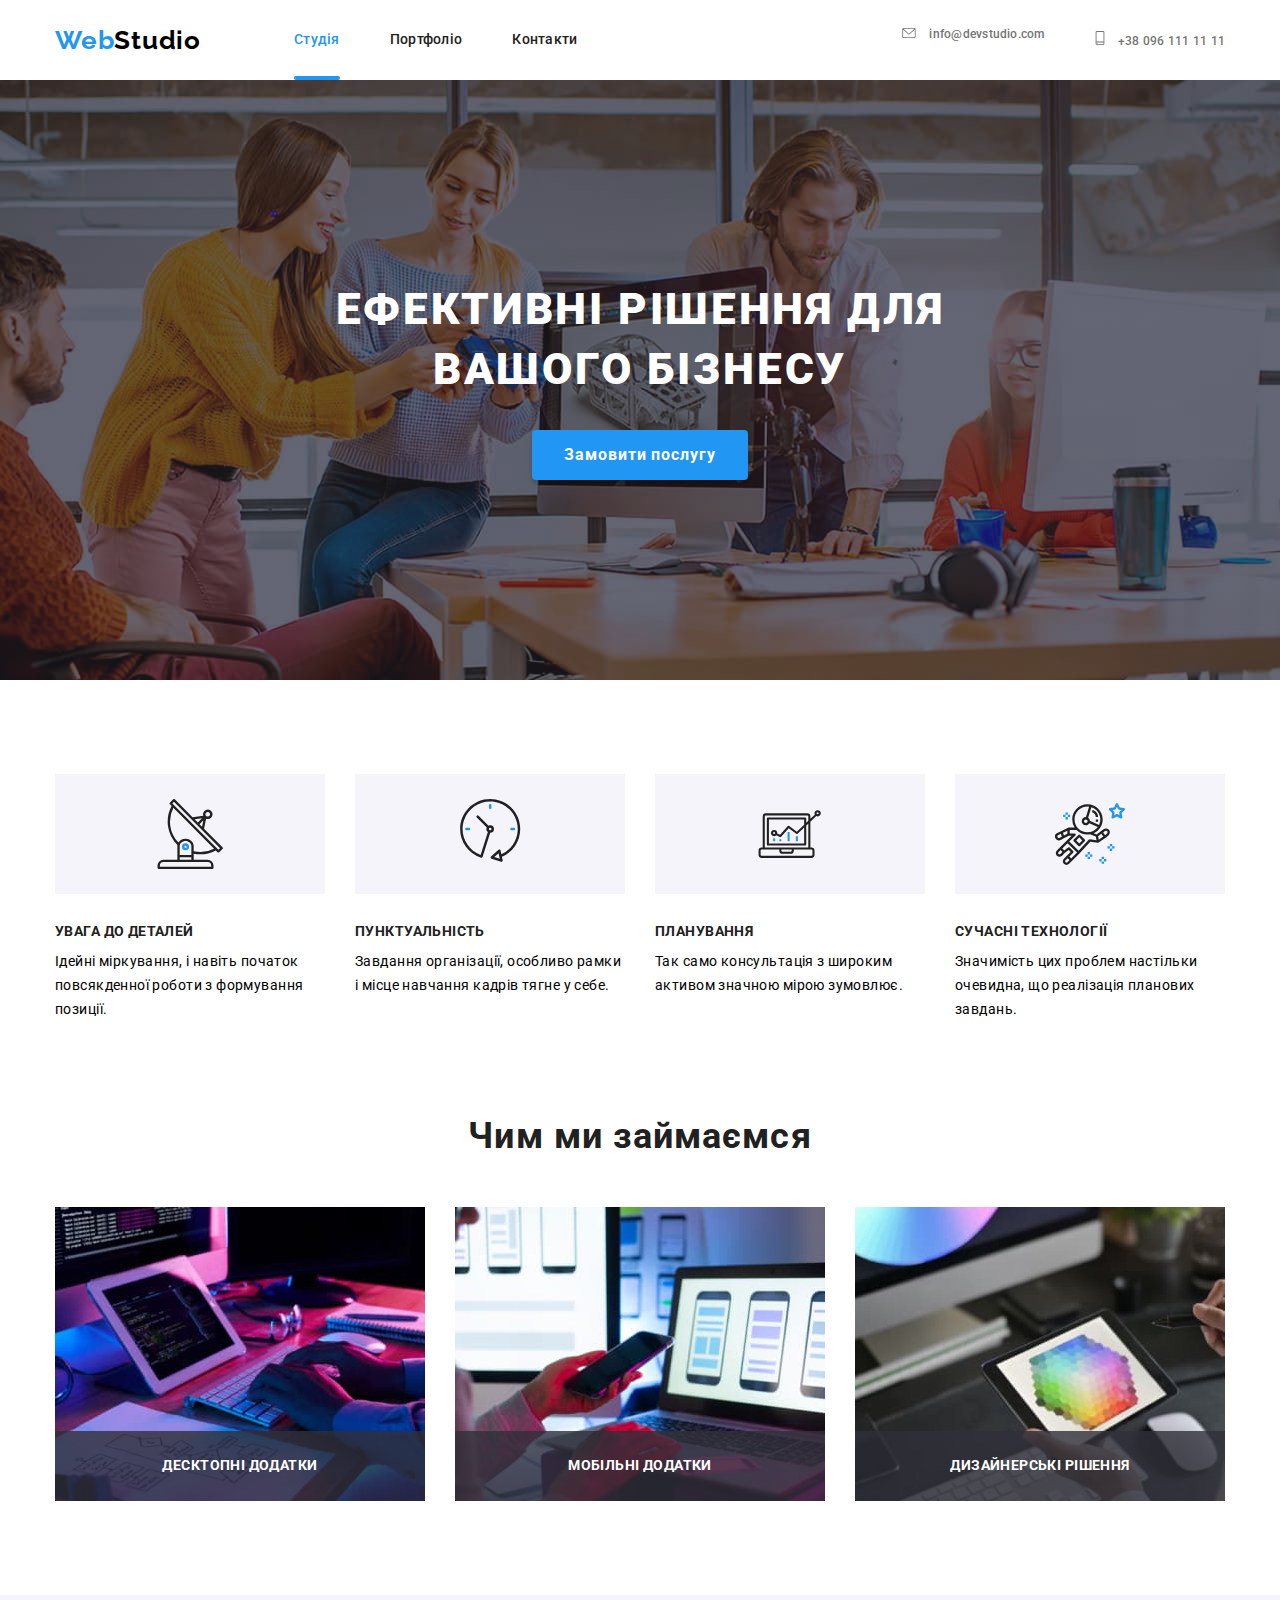
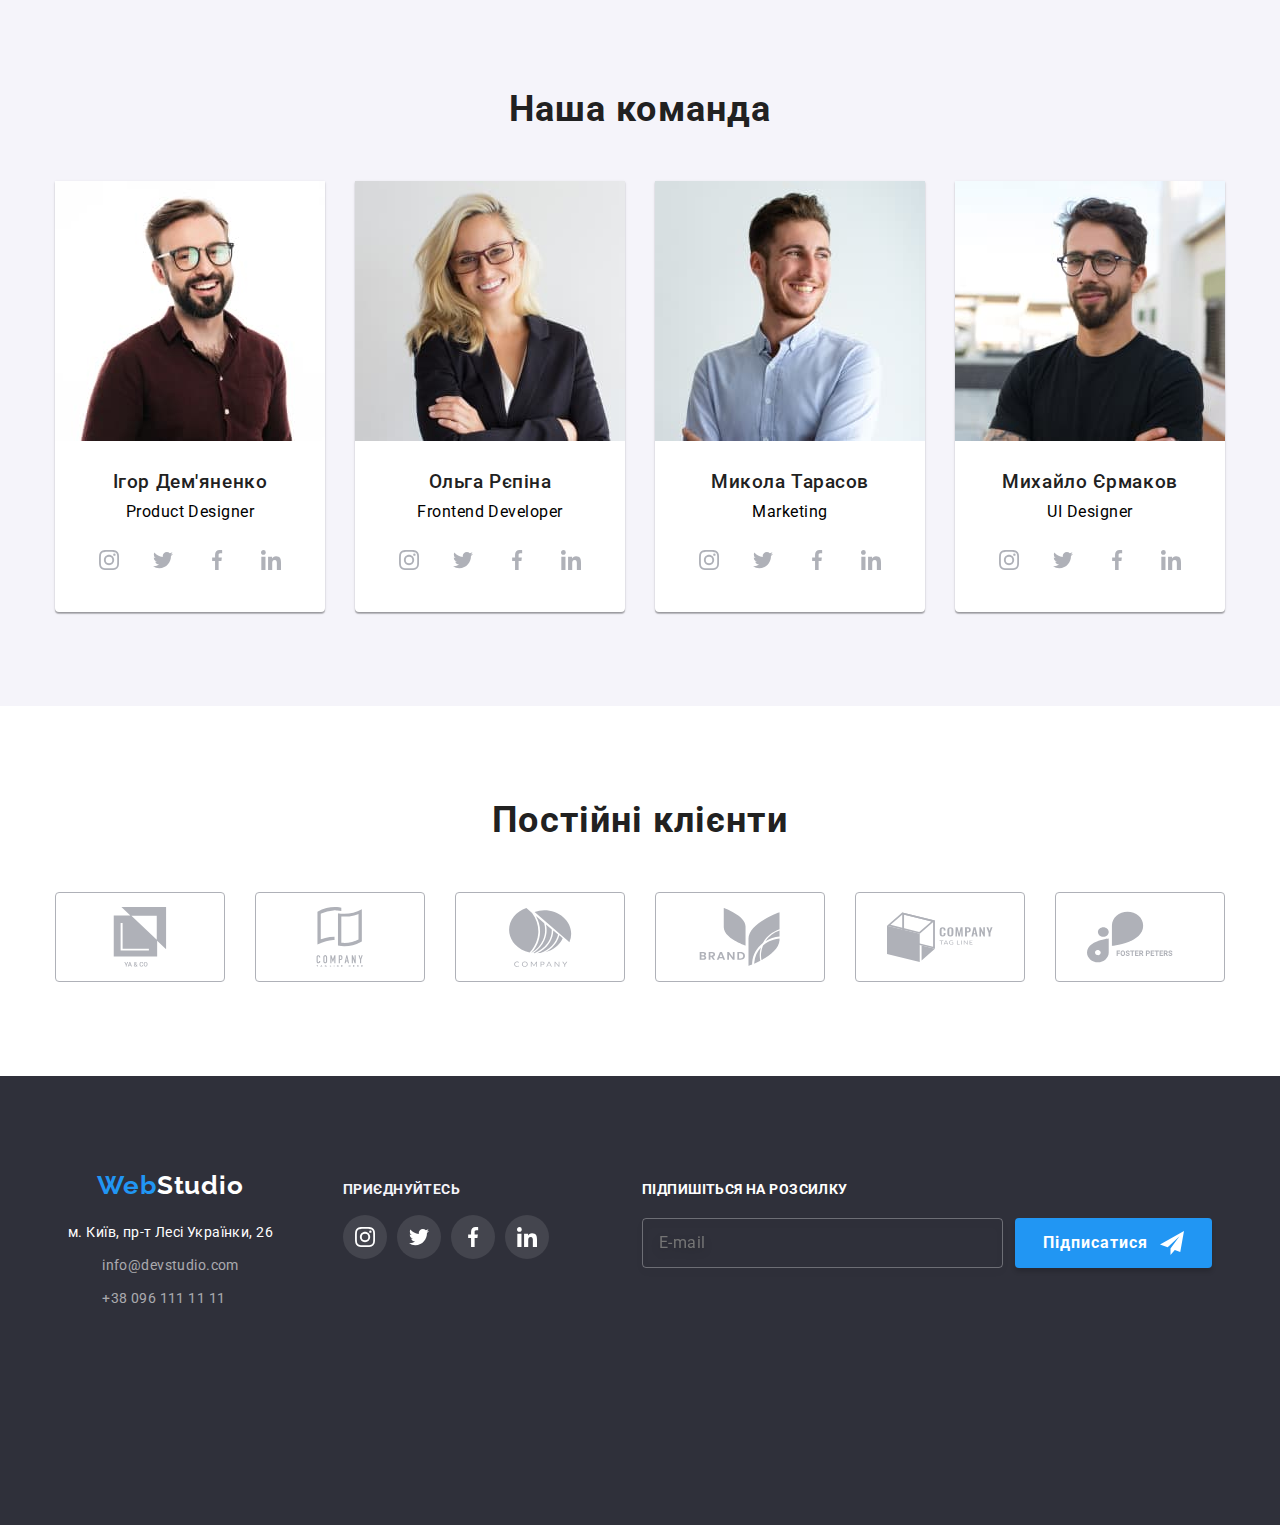
==== commit e6f4dc30: "uppdated-1" ====
--- a/index.html
+++ b/index.html
@@ -195,30 +195,59 @@
           <h2 class="doing__title title">Чим ми займаємся</h2>
           <ul class="doing__list doing-list">
             <li class="doing-list__item">
-              <img
+              <picture>
+                <source
+                  srcset="
+                  ./images/work/work-1.jpg 1x,
+                  ./images/work/work-1-2x.jpg 2x
+                  "
+                  media="(min-width: 1200px)"
+                />
+                <img
                 class="doing-list__image"
                 src="./images/work/work-1.jpg"
                 alt="Working  moments"
                 width="370"
               />
+              </picture>
+              
               <h2 class="doing-list__text">Десктопні додатки</h2>
             </li>
             <li class="doing-list__item">
-              <img
+              <picture>
+                <source
+                  srcset="
+                  ./images/work/work-2.jpg 1x,
+                  ./images/work/work-2-2x.jpg 2x
+                  "
+                  media="(min-width: 1200px)"
+                />
+                <img
                 class="doing-list__image"
                 src="./images/work/work-2.jpg"
                 alt="Working  moments"
                 width="370"
               />
+              </picture>
+              
               <h2 class="doing-list__text">Мобільні додатки</h2>
             </li>
             <li class="doing-list__item">
-              <img
+              <picture>
+                <source
+                  srcset="
+                  ./images/work/work-3.jpg 1x,
+                  ./images/work/work-3-2x.jpg 2x
+                  "
+                  media="(min-width: 1200px)"
+                />
+                <img
                 class="doing-list__image"
                 src="./images/work/work-3.jpg"
                 alt="Working  moments"
                 width="370"
               />
+              </picture>
               <h2 class="doing-list__text">Дизайнерські рішення</h2>
             </li>
           </ul>
--- a/css/main.min.css
+++ b/css/main.min.css
@@ -1 +1 @@
-*,*::before,*::after{margin:0;padding:0;border:none;-webkit-box-sizing:border-box;box-sizing:border-box}ul{list-style-type:none}body{font-family:Roboto,sans-serif;color:var(--first-text-color)}[class*=__container]{width:100%;margin:0 auto;padding:0 15px}@media screen and (min-width: 480px){[class*=__container]{max-width:450px}}@media screen and (min-width: 768px){[class*=__container]{max-width:768px}}@media screen and (min-width: 1200px){[class*=__container]{max-width:1200px}}.section{padding-top:60px;padding-bottom:60px}@media screen and (min-width: 1200px){.section{padding-top:94px;padding-bottom:94px}}.title{font-weight:700;font-size:28px;line-height:1.17;letter-spacing:.03em;color:#212121;text-align:center}@media screen and (min-width: 1200px){.title{font-size:36px;line-height:1.16}}.hidden{position:absolute;width:1px;height:1px;margin:-1px;border:0;padding:0;clip:rect(0 0 0 0);overflow:hidden}.header{position:relative;font-weight:500;font-size:14px;line-height:1.14;letter-spacing:.02em}@media screen and (min-width: 768px){.header__menu{display:-webkit-box;display:-ms-flexbox;display:flex;-webkit-box-align:center;-ms-flex-align:center;align-items:center}.header__contacts{display:-webkit-box;display:-ms-flexbox;display:flex;-webkit-box-align:center;-ms-flex-align:center;align-items:center;margin-left:auto;gap:50px}.header__container{display:-webkit-box;display:-ms-flexbox;display:flex}}.header__container{display:-webkit-box;display:-ms-flexbox;display:flex}.header__logo{display:block;margin-right:93px;padding:24px 0;font-family:Raleway;font-weight:700;font-size:26px;line-height:1.19;letter-spacing:.03em;color:#2196f3;text-decoration:none}.menu{display:none}@media screen and (min-width: 768px){.menu{display:block}.menu__list{display:-webkit-box;display:-ms-flexbox;display:flex;-webkit-box-align:center;-ms-flex-align:center;align-items:center;gap:50px}}.menu__link{position:relative;display:block;padding:32px 0;text-decoration:none;color:#212121;-webkit-transition:color 250ms cubic-bezier(0.4, 0, 0.2, 1);transition:color 250ms cubic-bezier(0.4, 0, 0.2, 1)}.menu__link::after{content:"";position:absolute;right:0;bottom:0;width:0;height:4px;border-radius:2px;background-color:#2196f3;-webkit-transition:width .5s,left .5s;transition:width .5s,left .5s}.menu__link:hover,.menu__link:focus{color:#2196f3}.menu__link:hover::after,.menu__link:focus::after{width:100%;left:0}.menu__link--active{color:#2196f3}.menu__link--active::after{content:"";position:absolute;bottom:0;right:0;width:100%;height:4px;border-radius:2px;background-color:#2196f3}.logo-header__color{color:#000}.contacts{display:none}@media screen and (min-width: 768px){.contacts{display:block;margin:auto 0;margin-left:auto}.contacts__link{padding:5px 0}}@media screen and (min-width: 1200px){.contacts{display:-webkit-box;display:-ms-flexbox;display:flex}}.contacts__item{display:-webkit-box;display:-ms-flexbox;display:flex;-webkit-box-pack:start;-ms-flex-pack:start;justify-content:start;-webkit-box-align:baseline;-ms-flex-align:baseline;align-items:baseline}.contacts__link{display:block;font-weight:500;font-size:12px;line-height:1.16;letter-spacing:.02em;text-decoration:none;color:#757575;-webkit-transition:color 250ms cubic-bezier(0.4, 0, 0.2, 1);transition:color 250ms cubic-bezier(0.4, 0, 0.2, 1)}.contacts__link:hover,.contacts__link:focus{color:#2196f3}.contacts-icon__icon{margin-right:10px;fill:#757575;-webkit-transition:fill 250ms cubic-bezier(0.4, 0, 0.2, 1);transition:fill 250ms cubic-bezier(0.4, 0, 0.2, 1)}.contacts-icon:hover .contacts-icon__icon,.contacts-icon:focus .contacts-icon__icon{fill:#2196f3}.button-mob{margin-left:auto;background:#fff;cursor:pointer}@media screen and (min-width: 768px){.button-mob{display:none}}.button-mob:hover .button-mob__icon,.button-mob:focus .button-mob__icon{fill:#2196f3}.mob-menu{position:fixed;top:0;left:0;width:100vw;height:100vh;background-color:#fff;z-index:1}@media screen and (min-width: 768px){.mob-menu{display:none}}.mob-menu__button{margin-left:auto;background:#fff;cursor:pointer}.mob-menu__icon{fill:#212121}.mob-menu__button:hover .mob-menu__icon,.mob-menu__button:focus .mob-menu__icon{fill:#2196f3}.mob-menu__content{padding:10px 15px 10px 15px;margin:0 auto;height:100%;max-width:440px;display:-webkit-box;display:-ms-flexbox;display:flex;-webkit-box-orient:vertical;-webkit-box-direction:normal;-ms-flex-direction:column;flex-direction:column;-webkit-box-pack:justify;-ms-flex-pack:justify;justify-content:space-between;overflow:auto}.mob-menu__nav{margin-bottom:32px}.mob-menu__item:not(:last-child){margin-bottom:32px}.mob-menu__link{text-decoration:none;font-weight:500;font-size:40px;line-height:1.18;letter-spacing:.02em;color:#212121}.mob-menu__link--active{color:#2196f3}.mob-menu__link:hover,.mob-menu__link:focus{color:#2196f3}.mob-contacts{margin-bottom:64px}.mob-contacts__item:not(:last-child){margin-bottom:32px}.mob-contacts__link{text-decoration:none;font-weight:500;font-size:26px;line-height:1.33;letter-spacing:.02em;color:#757575}.mob-contacts__link:hover,.mob-contacts__link:focus{color:#2196f3}@media screen and (min-width: 480px){.mob-contacts__link{font-size:34px}}.soc{display:-webkit-box;display:-ms-flexbox;display:flex;gap:20px}.soc__item{position:relative}.soc__item:not(:last-child)::after{content:"";position:absolute;top:0;right:-10px;height:22px;width:0px;border:1px solid rgba(33,33,33,.2)}.soc__link{text-decoration:none;font-weight:500;font-size:14px;line-height:1.22;letter-spacing:.02em;color:#2196f3}@media screen and (min-width: 480px){.soc{font-size:18px}}.hero{display:-webkit-box;display:-ms-flexbox;display:flex;-webkit-box-align:center;-ms-flex-align:center;align-items:center;text-align:center;max-width:1600px;height:400px;margin:0 auto;padding:118px 0;background-image:-webkit-gradient(linear, left top, left bottom, from(rgba(47, 48, 58, 0.4)), to(rgba(47, 48, 58, 0.4))),url(../../images/hero/hero-back-mob.jpg);background-image:linear-gradient(rgba(47, 48, 58, 0.4), rgba(47, 48, 58, 0.4)),url(../../images/hero/hero-back-mob.jpg);background-repeat:no-repeat;background-position:center;background-size:cover;background-color:#2f303a}@media(min-device-pixel-ratio: 2),(-webkit-min-device-pixel-ratio: 2),(min-resolution: 192dpi),(min-resolution: 2dppx){.hero{background-image:-webkit-gradient(linear, left top, left bottom, from(rgba(47, 48, 58, 0.4)), to(rgba(47, 48, 58, 0.4))),url(../../images/hero/hero-back-mob-2x.jpg);background-image:linear-gradient(rgba(47, 48, 58, 0.4), rgba(47, 48, 58, 0.4)),url(../../images/hero/hero-back-mob-2x.jpg)}}@media screen and (min-width: 768px){.hero{background-image:-webkit-gradient(linear, left top, left bottom, from(rgba(47, 48, 58, 0.4)), to(rgba(47, 48, 58, 0.4))),url(../../images/hero/hero-back-tab.jpg);background-image:linear-gradient(rgba(47, 48, 58, 0.4), rgba(47, 48, 58, 0.4)),url(../../images/hero/hero-back-tab.jpg)}}@media screen and (min-width: 768px)and (min-device-pixel-ratio: 2),screen and (min-width: 768px)and (-webkit-min-device-pixel-ratio: 2),screen and (min-width: 768px)and (min-resolution: 192dpi),screen and (min-width: 768px)and (min-resolution: 2dppx){.hero{background-image:-webkit-gradient(linear, left top, left bottom, from(rgba(47, 48, 58, 0.4)), to(rgba(47, 48, 58, 0.4))),url(../../images/hero/hero-back-tab-2x.jpg);background-image:linear-gradient(rgba(47, 48, 58, 0.4), rgba(47, 48, 58, 0.4)),url(../../images/hero/hero-back-tab-2x.jpg)}}@media screen and (min-width: 1200px){.hero{height:600px;padding:200px 0;background-image:-webkit-gradient(linear, left top, left bottom, from(rgba(47, 48, 58, 0.4)), to(rgba(47, 48, 58, 0.4))),url(../../images/hero/hero-back-des.jpg);background-image:linear-gradient(rgba(47, 48, 58, 0.4), rgba(47, 48, 58, 0.4)),url(../../images/hero/hero-back-des.jpg)}}@media screen and (min-width: 1200px)and (min-device-pixel-ratio: 2),screen and (min-width: 1200px)and (-webkit-min-device-pixel-ratio: 2),screen and (min-width: 1200px)and (min-resolution: 192dpi),screen and (min-width: 1200px)and (min-resolution: 2dppx){.hero{background-image:-webkit-gradient(linear, left top, left bottom, from(rgba(47, 48, 58, 0.4)), to(rgba(47, 48, 58, 0.4))),url(../../images/hero/hero-back-des-2x.jpg);background-image:linear-gradient(rgba(47, 48, 58, 0.4), rgba(47, 48, 58, 0.4)),url(../../images/hero/hero-back-des-2x.jpg)}}.hero__title{max-width:696px;margin:0 auto;font-weight:900;font-size:26px;line-height:1.61;letter-spacing:.06em;color:#fff;text-transform:uppercase}@media screen and (min-width: 1200px){.hero__title{font-size:44px;line-height:1.36}}.hero__button{margin-top:30px;padding:10px 32px;-webkit-box-shadow:0px 4px 4px rgba(0,0,0,.15);box-shadow:0px 4px 4px rgba(0,0,0,.15);border-radius:4px;font-weight:700;line-height:1.87;letter-spacing:.06em;font-family:inherit;background-color:#2196f3;color:#fff;-webkit-transition:color 250ms cubic-bezier(0.4, 0, 0.2, 1),background-color 250ms cubic-bezier(0.4, 0, 0.2, 1);transition:color 250ms cubic-bezier(0.4, 0, 0.2, 1),background-color 250ms cubic-bezier(0.4, 0, 0.2, 1);cursor:pointer}.hero__button:hover,.hero__button:focus{color:#2196f3;background-color:#fff}.feature__title{position:absolute;width:1px;height:1px;margin:-1px;border:0;padding:0;white-space:nowrap;-webkit-clip-path:inset(100%);clip-path:inset(100%);clip:rect(0 0 0 0);overflow:hidden}.feature__list{display:-webkit-box;display:-ms-flexbox;display:flex;-ms-flex-wrap:wrap;flex-wrap:wrap;gap:30px}.list-feature__item{width:100%}@media screen and (min-width: 768px){.list-feature__item{width:calc((100% - 30px)/2)}}@media screen and (min-width: 1200px){.list-feature__item{width:calc((100% - 90px)/4)}}.list-feature__contain{display:-webkit-box;display:-ms-flexbox;display:flex;-webkit-box-pack:center;-ms-flex-pack:center;justify-content:center;-webkit-box-align:center;-ms-flex-align:center;align-items:center;margin-bottom:30px;height:120px;background-color:#f5f4fa}.list-feature__title{display:-webkit-box;display:-ms-flexbox;display:flex;-webkit-box-align:center;-ms-flex-align:center;align-items:center;-webkit-box-pack:center;-ms-flex-pack:center;justify-content:center;margin:0 auto;margin-bottom:10px;text-transform:uppercase;color:#212121;font-weight:700;font-size:14px;line-height:1.14;letter-spacing:.03em}@media screen and (min-width: 768px){.list-feature__title{-webkit-box-pack:start;-ms-flex-pack:start;justify-content:start}}.list-feature__text{font-size:14px;line-height:1.71;letter-spacing:.03em}.doing{display:none}.doing__title{margin-bottom:50px}.doing__list{display:-webkit-box;display:-ms-flexbox;display:flex;-ms-flex-wrap:wrap;flex-wrap:wrap;gap:30px}.doing-list__item{position:relative}.doing-list__image{display:block}.doing-list__text{position:absolute;bottom:0;display:-webkit-box;display:-ms-flexbox;display:flex;-webkit-box-align:center;-ms-flex-align:center;align-items:center;-webkit-box-pack:center;-ms-flex-pack:center;justify-content:center;height:70px;width:100%;letter-spacing:.03em;text-transform:uppercase;font-size:14px;line-height:1.14;color:#fff;background-color:rgba(47,48,58,.8)}.team{background-color:#f5f4fa}.team__title{margin-bottom:50px}.team__list{display:-webkit-box;display:-ms-flexbox;display:flex;-ms-flex-wrap:wrap;flex-wrap:wrap;gap:30px}.team__item{width:100%;-webkit-box-shadow:0px 1px 3px rgba(0,0,0,.12),0px 1px 1px rgba(0,0,0,.14),0px 2px 1px rgba(0,0,0,.2);box-shadow:0px 1px 3px rgba(0,0,0,.12),0px 1px 1px rgba(0,0,0,.14),0px 2px 1px rgba(0,0,0,.2);border-radius:0px 0px 4px 4px;background-color:#fff}@media screen and (min-width: 768px){.team__item{width:calc((100% - 30px)/2)}}@media screen and (min-width: 1200px){.team__item{width:calc((100% - 90px)/4)}}.team__content{padding:30px 0}.team-item__image{display:block;max-width:100%;height:auto;width:100%}.team-item__title{margin-bottom:10px;text-align:center;font-weight:500;line-height:1.18;letter-spacing:.03em;color:#212121}.team-item__text{text-align:center;margin-bottom:16px;line-height:1.18;letter-spacing:.03em}.team-item__list{display:-webkit-box;display:-ms-flexbox;display:flex;-webkit-box-pack:center;-ms-flex-pack:center;justify-content:center;-webkit-box-align:center;-ms-flex-align:center;align-items:center;gap:10px}.team-icons__item{width:44px;height:44px}.team-icons__link{display:-webkit-box;display:-ms-flexbox;display:flex;-webkit-box-align:center;-ms-flex-align:center;align-items:center;-webkit-box-pack:center;-ms-flex-pack:center;justify-content:center;width:100%;height:100%;border-radius:50%;-webkit-transition:background-color 250ms cubic-bezier(0.4, 0, 0.2, 1);transition:background-color 250ms cubic-bezier(0.4, 0, 0.2, 1)}.team-icons__link:hover,.team-icons__link:focus{background-color:#2196f3}.team-icons__icon{fill:#afb1b8;-webkit-transition:fill 250ms cubic-bezier(0.4, 0, 0.2, 1);transition:fill 250ms cubic-bezier(0.4, 0, 0.2, 1)}.team-icons__link:hover .team-icons__icon,.team-icons__link:focus .team-icons__icon{fill:#fff}.clients__list{display:-webkit-box;display:-ms-flexbox;display:flex;-webkit-box-pack:center;-ms-flex-pack:center;justify-content:center;-ms-flex-wrap:wrap;flex-wrap:wrap;gap:30px;margin-top:50px}.clients__item{width:calc((100% - 60px)/2);height:90px}@media screen and (min-width: 768px){.clients__item{width:calc((100% - 60px)/3)}}@media screen and (min-width: 1200px){.clients__item{width:calc((100% - 150px)/6)}}.clients__link{display:-webkit-box;display:-ms-flexbox;display:flex;-webkit-box-align:center;-ms-flex-align:center;align-items:center;-webkit-box-pack:center;-ms-flex-pack:center;justify-content:center;width:100%;height:100%;border:1px solid #afb1b8;border-radius:4px;-webkit-transition:border 250ms cubic-bezier(0.4, 0, 0.2, 1);transition:border 250ms cubic-bezier(0.4, 0, 0.2, 1)}.clients__link:hover,.clients__link:focus{border:1px solid #2196f3}.clients__icon{fill:#afb1b8;-webkit-transition:fill 250ms cubic-bezier(0.4, 0, 0.2, 1);transition:fill 250ms cubic-bezier(0.4, 0, 0.2, 1)}.clients__link:hover .clients__icon,.clients__link:focus .clients__icon{fill:#2196f3}.footer{background-color:#2f303a}@media screen and (min-width: 1200px){.footer__container{display:-webkit-box;display:-ms-flexbox;display:flex;-webkit-box-orient:horizontal;-webkit-box-direction:normal;-ms-flex-direction:row;flex-direction:row;-webkit-box-pack:center;-ms-flex-pack:center;justify-content:center;-webkit-box-align:baseline;-ms-flex-align:baseline;align-items:baseline;gap:93px}}.footer__logo{display:-webkit-box;display:-ms-flexbox;display:flex;-webkit-box-align:center;-ms-flex-align:center;align-items:center;-webkit-box-pack:center;-ms-flex-pack:center;justify-content:center;margin-bottom:20px;font-family:Raleway;font-weight:700;text-decoration:none;color:#2196f3;font-size:26px;line-height:1.19;letter-spacing:.03em}.footer__address{font-style:normal}@media screen and (min-width: 768px){.footer__contain{display:-webkit-box;display:-ms-flexbox;display:flex;-webkit-box-align:baseline;-ms-flex-align:baseline;align-items:baseline;-webkit-box-pack:center;-ms-flex-pack:center;justify-content:center;gap:165px}}@media screen and (min-width: 1200px){.footer__contain{gap:70px}}.logo-footer__color{color:#fff}.address{display:-webkit-box;display:-ms-flexbox;display:flex;-webkit-box-orient:vertical;-webkit-box-direction:normal;-ms-flex-direction:column;flex-direction:column;-webkit-box-pack:center;-ms-flex-pack:center;justify-content:center;-webkit-box-align:center;-ms-flex-align:center;align-items:center;min-width:231px;padding-bottom:60px}.address__text{margin-bottom:9px;font-size:14px;line-height:1.71;letter-spacing:.03em;color:#fff}.address__item:not(:last-child){margin-bottom:9px}.address__link{text-decoration:none;font-size:14px;line-height:1.71;letter-spacing:.03em;color:rgba(255,255,255,.6);-webkit-transition:color 250ms cubic-bezier(0.4, 0, 0.2, 1);transition:color 250ms cubic-bezier(0.4, 0, 0.2, 1)}.address__link:hover,.address__link:focus{color:#2196f3}.footer-links{display:-webkit-box;display:-ms-flexbox;display:flex;-webkit-box-orient:vertical;-webkit-box-direction:normal;-ms-flex-direction:column;flex-direction:column;-webkit-box-align:center;-ms-flex-align:center;align-items:center;-webkit-box-pack:center;-ms-flex-pack:center;justify-content:center;padding-bottom:60px}.footer-links__title{font-weight:700;font-size:14px;line-height:.87;letter-spacing:.03em;text-transform:uppercase;color:#f5f4fa;margin-bottom:20px}.footer-links__list{display:-webkit-box;display:-ms-flexbox;display:flex;-webkit-box-pack:center;-ms-flex-pack:center;justify-content:center;-webkit-box-align:center;-ms-flex-align:center;align-items:center;gap:10px}.footer-links__item{width:44px;height:44px}.footer-links__link{display:-webkit-box;display:-ms-flexbox;display:flex;-webkit-box-align:center;-ms-flex-align:center;align-items:center;-webkit-box-pack:center;-ms-flex-pack:center;justify-content:center;width:100%;height:100%;border-radius:50%;background-color:rgba(255,255,255,.1);-webkit-transition:background-color 250ms cubic-bezier(0.4, 0, 0.2, 1);transition:background-color 250ms cubic-bezier(0.4, 0, 0.2, 1)}.footer-links__link:hover,.footer-links__link:focus{background-color:#2196f3}.footer-links__icon{fill:#fff}.footer-subscribe__title{display:-webkit-box;display:-ms-flexbox;display:flex;-webkit-box-orient:vertical;-webkit-box-direction:normal;-ms-flex-direction:column;flex-direction:column;-webkit-box-align:center;-ms-flex-align:center;align-items:center;-webkit-box-pack:center;-ms-flex-pack:center;justify-content:center;margin-bottom:20px;font-weight:700;font-size:14px;line-height:1.14;letter-spacing:.03em;text-transform:uppercase;color:#fff}@media screen and (min-width: 1200px){.footer-subscribe__title{display:block}}.footer-subscribe__form{display:-webkit-box;display:-ms-flexbox;display:flex;-webkit-box-orient:vertical;-webkit-box-direction:normal;-ms-flex-direction:column;flex-direction:column;-webkit-box-align:center;-ms-flex-align:center;align-items:center;-webkit-box-pack:center;-ms-flex-pack:center;justify-content:center;row-gap:20px}@media screen and (min-width: 1200px){.footer-subscribe__form{-webkit-box-orient:horizontal;-webkit-box-direction:normal;-ms-flex-direction:row;flex-direction:row;gap:12px}}.footer-subscribe__input{border:1px solid rgba(255,255,255,.3);-webkit-filter:drop-shadow(0px 4px 4px rgba(0, 0, 0, 0.15));filter:drop-shadow(0px 4px 4px rgba(0, 0, 0, 0.15));border-radius:4px;width:100%;height:50px;background-color:rgba(0,0,0,0);padding-left:16px;font-weight:400;font-size:16px;line-height:1.25;letter-spacing:.03em;color:rgba(255,255,255,.6);cursor:pointer}@media screen and (min-width: 480px){.footer-subscribe__input{max-width:450px}}@media screen and (min-width: 1200px){.footer-subscribe__input{min-width:358px}}.footer-subscribe__btn{display:-webkit-box;display:-ms-flexbox;display:flex;-webkit-box-align:center;-ms-flex-align:center;align-items:center;text-align:center;width:200px;height:50px;padding:10px 28px;background:#2196f3;-webkit-box-shadow:0px 4px 4px rgba(0,0,0,.15);box-shadow:0px 4px 4px rgba(0,0,0,.15);border-radius:4px;font-weight:700;font-size:16px;line-height:1.88px;letter-spacing:.06em;color:#fff;cursor:pointer;-webkit-transition:color 250ms cubic-bezier(0.4, 0, 0.2, 1),background-color 250ms cubic-bezier(0.4, 0, 0.2, 1);transition:color 250ms cubic-bezier(0.4, 0, 0.2, 1),background-color 250ms cubic-bezier(0.4, 0, 0.2, 1)}.footer-subscribe__btn:hover,.footer-subscribe__btn:focus{color:#2196f3;background-color:#fff}.footer-btn__svg{display:inline-block;margin-left:12px;fill:#fff;-webkit-transition:fill 250ms cubic-bezier(0.4, 0, 0.2, 1);transition:fill 250ms cubic-bezier(0.4, 0, 0.2, 1)}.footer-subscribe__btn:hover .footer-btn__svg,.footer-subscribe__btn:focus .footer-btn__svg{fill:#2196f3}.backdrop{position:fixed;top:0;width:100%;height:100%;background-color:rgba(0,0,0,.2);-webkit-transition:opacity 250ms cubic-bezier(0.4, 0, 0.2, 1),visibility 250ms cubic-bezier(0.4, 0, 0.2, 1);transition:opacity 250ms cubic-bezier(0.4, 0, 0.2, 1),visibility 250ms cubic-bezier(0.4, 0, 0.2, 1)}.backdrop.is-hidden{opacity:0;visibility:hidden;pointer-events:none}.modal{display:-webkit-box;display:-ms-flexbox;display:flex;-webkit-box-orient:vertical;-webkit-box-direction:normal;-ms-flex-direction:column;flex-direction:column;-webkit-box-align:center;-ms-flex-align:center;align-items:center;position:absolute;top:50%;left:50%;-webkit-transform:translate(-50%, -50%);transform:translate(-50%, -50%);padding:40px;min-width:100%;min-height:609px;background-color:#fff;-webkit-box-shadow:0px 1px 3px rgba(0,0,0,.12),0px 1px 1px rgba(0,0,0,.14),0px 2px 1px rgba(0,0,0,.2);box-shadow:0px 1px 3px rgba(0,0,0,.12),0px 1px 1px rgba(0,0,0,.14),0px 2px 1px rgba(0,0,0,.2);border-radius:4px;-webkit-transform:translate(-50%, -50%) scale(1);transform:translate(-50%, -50%) scale(1);-webkit-transition:-webkit-transform 250ms cubic-bezier(0.4, 0, 0.2, 1);transition:-webkit-transform 250ms cubic-bezier(0.4, 0, 0.2, 1);transition:transform 250ms cubic-bezier(0.4, 0, 0.2, 1);transition:transform 250ms cubic-bezier(0.4, 0, 0.2, 1), -webkit-transform 250ms cubic-bezier(0.4, 0, 0.2, 1)}@media screen and (min-width: 480px){.modal{min-width:450px}}.backdrop.is-hidden .modal{-webkit-transform:translate(-50%, -50%) scale(0);transform:translate(-50%, -50%) scale(0)}.modal__close{display:-webkit-box;display:-ms-flexbox;display:flex;-webkit-box-align:center;-ms-flex-align:center;align-items:center;-webkit-box-pack:center;-ms-flex-pack:center;justify-content:center;position:absolute;top:10px;right:10px;width:30px;height:30px;background-color:rgba(0,0,0,0);border:1px solid rgba(0,0,0,.1);border-radius:50%;cursor:pointer}.modal__title{margin-bottom:12px;font-weight:700;font-size:20px;line-height:1.15;text-align:center;letter-spacing:.03em;color:#212121}.modal__form{display:-webkit-box;display:-ms-flexbox;display:flex;-webkit-box-orient:vertical;-webkit-box-direction:normal;-ms-flex-direction:column;flex-direction:column}.modal__btn{display:-webkit-box;display:-ms-flexbox;display:flex;-webkit-box-align:center;-ms-flex-align:center;align-items:center;text-align:center;padding:10px 52px;margin:0 auto;margin-top:30px;background:#188ce8;-webkit-box-shadow:0px 4px 4px rgba(0,0,0,.15);box-shadow:0px 4px 4px rgba(0,0,0,.15);border-radius:4px;font-weight:700;font-size:16px;line-height:1.88;letter-spacing:.06em;color:#fff;cursor:pointer;-webkit-transition:color 250ms cubic-bezier(0.4, 0, 0.2, 1),background 250ms cubic-bezier(0.4, 0, 0.2, 1);transition:color 250ms cubic-bezier(0.4, 0, 0.2, 1),background 250ms cubic-bezier(0.4, 0, 0.2, 1)}.modal__btn:hover,.modal__btn:focus{background:#fff;color:#188ce8}.modal-close__icon{-webkit-transition:fill 250ms cubic-bezier(0.4, 0, 0.2, 1);transition:fill 250ms cubic-bezier(0.4, 0, 0.2, 1)}.modal__close:hover .modal-close__icon,.modal__close:focus .modal-close__icon{fill:#2196f3}.form__pos{margin-bottom:20px}.form__contain{display:-webkit-box;display:-ms-flexbox;display:flex;-webkit-box-orient:vertical;-webkit-box-direction:normal;-ms-flex-direction:column;flex-direction:column;row-gap:15px}.form__contain:not(:last-child){margin-bottom:10px}.form__label{font-weight:400;font-size:12px;line-height:1.16;letter-spacing:.01em;color:#757575;cursor:pointer}.form__label>.label__span{display:block;margin-bottom:4px}.form__position{position:relative}.form__input{width:100%;height:40px;padding:12px 42px;border:1px solid rgba(33,33,33,.2);border-radius:4px;cursor:pointer;-webkit-transition:border 250ms cubic-bezier(0.4, 0, 0.2, 1);transition:border 250ms cubic-bezier(0.4, 0, 0.2, 1);outline-color:rgba(0,0,0,0);font-style:normal;font-weight:400;font-size:12px;line-height:1.16;letter-spacing:.01em}.form__input:focus,.form__input:active{border:2px solid #2196f3}.form__icon{display:inline-block;position:absolute;left:21px;top:50%;-webkit-transform:translate(-50%, -50%);transform:translate(-50%, -50%);-webkit-transition:fill 250ms cubic-bezier(0.4, 0, 0.2, 1);transition:fill 250ms cubic-bezier(0.4, 0, 0.2, 1);cursor:pointer}.form__input:focus~.form__icon{fill:#2196f3}.form__comment{width:100%;height:120px;padding:12px 16px;resize:none;border:1px solid rgba(33,33,33,.2);border-radius:4px;cursor:pointer;-webkit-transition:border 250ms cubic-bezier(0.4, 0, 0.2, 1);transition:border 250ms cubic-bezier(0.4, 0, 0.2, 1);font-style:normal;font-weight:400;font-size:12px;line-height:1.16;letter-spacing:.01em;color:rgba(117,117,117,.5);outline-color:rgba(0,0,0,0)}.form__comment:focus{border:2px solid #2196f3}.checkbox__label{display:-webkit-box;display:-ms-flexbox;display:flex;-webkit-box-align:center;-ms-flex-align:center;align-items:center;-webkit-box-pack:center;-ms-flex-pack:center;justify-content:center;cursor:pointer}.label{font-weight:400;font-size:12px;line-height:1.16;letter-spacing:.03em;color:#757575}@media screen and (max-width: 420px){.label{font-size:9px}}.label__checkbox{position:absolute;width:1px;height:1px;margin:-1px;border:0;padding:0;clip:rect(0 0 0 0);overflow:hidden}.label__icon{display:inline-block;width:15px;height:15px;margin-right:10px;border:2px solid #212121;border-radius:4px}.label__checkbox:checked+.label__icon{border-color:rgba(0,0,0,0);background-image:url(../images/icons/icon-check.svg);background-position:center;background-size:contain;background-origin:border-box}.label__link{color:#2196f3}.portfolio__list{display:-webkit-box;display:-ms-flexbox;display:flex;-ms-flex-wrap:wrap;flex-wrap:wrap;gap:30px}.portfolio__item{position:relative;width:370px}.portfolio__link{display:block;text-decoration:none;-webkit-transition:-webkit-box-shadow 250ms cubic-bezier(0.4, 0, 0.2, 1);transition:-webkit-box-shadow 250ms cubic-bezier(0.4, 0, 0.2, 1);transition:box-shadow 250ms cubic-bezier(0.4, 0, 0.2, 1);transition:box-shadow 250ms cubic-bezier(0.4, 0, 0.2, 1), -webkit-box-shadow 250ms cubic-bezier(0.4, 0, 0.2, 1)}.portfolio__link:hover,.portfolio__link:focus{-webkit-box-shadow:0px 1px 1px rgba(0,0,0,.12),0px 4px 4px rgba(0,0,0,.06),1px 4px 6px rgba(0,0,0,.16);box-shadow:0px 1px 1px rgba(0,0,0,.12),0px 4px 4px rgba(0,0,0,.06),1px 4px 6px rgba(0,0,0,.16)}.portfolio__image{display:block}.portfolio__actions{position:relative;overflow:hidden}.portfolio__content{padding:20px 16px;border-left:1px solid #eee;border-bottom:1px solid #eee;border-right:1px solid #eee}.portfolio__title{margin-bottom:4px;font-weight:700;font-size:18px;line-height:2;letter-spacing:.06em;color:#212121}.portfolio__text{line-height:1.87;letter-spacing:.03em;color:#757575}.portfolio-buttons{display:-webkit-box;display:-ms-flexbox;display:flex;-webkit-box-pack:center;-ms-flex-pack:center;justify-content:center;-ms-flex-wrap:wrap;flex-wrap:wrap;gap:8px;margin-bottom:50px}.portfolio-buttons__button{padding:6px 25px;border-radius:4px;font-weight:500;line-height:1.62;letter-spacing:.03em;background-color:#f5f4fa;cursor:pointer;color:#212121;font-family:inherit;-webkit-transition:color 250ms cubic-bezier(0.4, 0, 0.2, 1),background-color 250ms cubic-bezier(0.4, 0, 0.2, 1),-webkit-box-shadow 250ms cubic-bezier(0.4, 0, 0.2, 1);transition:color 250ms cubic-bezier(0.4, 0, 0.2, 1),background-color 250ms cubic-bezier(0.4, 0, 0.2, 1),-webkit-box-shadow 250ms cubic-bezier(0.4, 0, 0.2, 1);transition:color 250ms cubic-bezier(0.4, 0, 0.2, 1),background-color 250ms cubic-bezier(0.4, 0, 0.2, 1),box-shadow 250ms cubic-bezier(0.4, 0, 0.2, 1);transition:color 250ms cubic-bezier(0.4, 0, 0.2, 1),background-color 250ms cubic-bezier(0.4, 0, 0.2, 1),box-shadow 250ms cubic-bezier(0.4, 0, 0.2, 1),-webkit-box-shadow 250ms cubic-bezier(0.4, 0, 0.2, 1)}.portfolio-buttons__button:hover,.portfolio-buttons__button:focus{background-color:#2196f3;-webkit-box-shadow:0px 3px 1px rgba(0,0,0,.1),0px 1px 2px rgba(0,0,0,.08),0px 2px 2px rgba(0,0,0,.12);box-shadow:0px 3px 1px rgba(0,0,0,.1),0px 1px 2px rgba(0,0,0,.08),0px 2px 2px rgba(0,0,0,.12);color:#fff}.portfolio-actions__action{display:-webkit-box;display:-ms-flexbox;display:flex;-webkit-box-align:center;-ms-flex-align:center;align-items:center;-webkit-box-pack:center;-ms-flex-pack:center;justify-content:center;position:absolute;top:1px;left:0;height:100%;width:100%;background-color:rgba(33,150,243,.9);-webkit-transform:translateY(100%);transform:translateY(100%);-webkit-transition:-webkit-transform 250ms cubic-bezier(0.4, 0, 0.2, 1);transition:-webkit-transform 250ms cubic-bezier(0.4, 0, 0.2, 1);transition:transform 250ms cubic-bezier(0.4, 0, 0.2, 1);transition:transform 250ms cubic-bezier(0.4, 0, 0.2, 1), -webkit-transform 250ms cubic-bezier(0.4, 0, 0.2, 1)}.portfolio__link:hover .portfolio-actions__action,.portfolio__link:focus .portfolio-actions__action{-webkit-transform:translateY(0);transform:translateY(0)}.portfolio-actions__text{padding:0 23px;font-weight:400;font-size:18px;line-height:1.55;letter-spacing:.03em;color:#fff;overflow:auto}/*# sourceMappingURL=main.min.css.map */+*,*::before,*::after{margin:0;padding:0;border:none;-webkit-box-sizing:border-box;box-sizing:border-box}ul{list-style-type:none}body{font-family:Roboto,sans-serif;color:var(--first-text-color)}[class*=__container]{width:100%;margin:0 auto;padding:0 15px}@media screen and (min-width: 480px){[class*=__container]{max-width:450px}}@media screen and (min-width: 768px){[class*=__container]{max-width:768px}}@media screen and (min-width: 1200px){[class*=__container]{max-width:1200px}}.section{padding-top:60px;padding-bottom:60px}@media screen and (min-width: 1200px){.section{padding-top:94px;padding-bottom:94px}}.title{font-weight:700;font-size:28px;line-height:1.17;letter-spacing:.03em;color:#212121;text-align:center}@media screen and (min-width: 1200px){.title{font-size:36px;line-height:1.16}}.hidden{position:absolute;width:1px;height:1px;margin:-1px;border:0;padding:0;clip:rect(0 0 0 0);overflow:hidden}.header{position:relative;font-weight:500;font-size:14px;line-height:1.14;letter-spacing:.02em}@media screen and (min-width: 768px){.header__menu{display:-webkit-box;display:-ms-flexbox;display:flex;-webkit-box-align:center;-ms-flex-align:center;align-items:center}.header__contacts{display:-webkit-box;display:-ms-flexbox;display:flex;-webkit-box-align:center;-ms-flex-align:center;align-items:center;margin-left:auto;gap:50px}.header__container{display:-webkit-box;display:-ms-flexbox;display:flex;-webkit-box-align:center;-ms-flex-align:center;align-items:center}}.header__container{display:-webkit-box;display:-ms-flexbox;display:flex}.header__logo{display:block;padding:24px 0;font-family:Raleway;font-weight:700;font-size:26px;line-height:1.19;letter-spacing:.03em;color:#2196f3;text-decoration:none}@media screen and (min-width: 768px){.header__logo{margin-right:88px}}@media screen and (min-width: 1200px){.header__logo{margin-right:93px}}.menu{display:none}@media screen and (min-width: 768px){.menu{display:block}.menu__list{display:-webkit-box;display:-ms-flexbox;display:flex;-webkit-box-align:center;-ms-flex-align:center;align-items:center;gap:50px}}.menu__link{position:relative;display:block;padding:32px 0;text-decoration:none;color:#212121;-webkit-transition:color 250ms cubic-bezier(0.4, 0, 0.2, 1);transition:color 250ms cubic-bezier(0.4, 0, 0.2, 1)}.menu__link::after{content:"";position:absolute;right:0;bottom:0;width:0;height:4px;border-radius:2px;background-color:#2196f3;-webkit-transition:width .5s,left .5s;transition:width .5s,left .5s}.menu__link:hover,.menu__link:focus{color:#2196f3}.menu__link:hover::after,.menu__link:focus::after{width:100%;left:0}.menu__link--active{color:#2196f3}.menu__link--active::after{content:"";position:absolute;bottom:0;right:0;width:100%;height:4px;border-radius:2px;background-color:#2196f3}.logo-header__color{color:#000}.contacts{display:none}@media screen and (min-width: 768px){.contacts{display:block}}@media screen and (min-width: 1200px){.contacts{display:-webkit-box;display:-ms-flexbox;display:flex}}.contacts__item{display:-webkit-box;display:-ms-flexbox;display:flex;-webkit-box-pack:start;-ms-flex-pack:start;justify-content:start;-webkit-box-align:baseline;-ms-flex-align:baseline;align-items:baseline}.contacts__item:not(:last-child){margin-bottom:10px}.contacts__link{display:block;font-weight:500;font-size:12px;line-height:1.16;letter-spacing:.02em;text-decoration:none;color:#757575;-webkit-transition:color 250ms cubic-bezier(0.4, 0, 0.2, 1);transition:color 250ms cubic-bezier(0.4, 0, 0.2, 1)}.contacts__link:hover,.contacts__link:focus{color:#2196f3}.contacts-icon__icon{margin-right:10px;fill:#757575;-webkit-transition:fill 250ms cubic-bezier(0.4, 0, 0.2, 1);transition:fill 250ms cubic-bezier(0.4, 0, 0.2, 1)}.contacts-icon:hover .contacts-icon__icon,.contacts-icon:focus .contacts-icon__icon{fill:#2196f3}.button-mob{margin-left:auto;background:#fff;cursor:pointer}@media screen and (min-width: 768px){.button-mob{display:none}}.button-mob:hover .button-mob__icon,.button-mob:focus .button-mob__icon{fill:#2196f3}.mob-menu{position:fixed;top:0;left:0;width:100vw;height:100vh;background-color:#fff;z-index:1}@media screen and (min-width: 768px){.mob-menu{display:none}}.mob-menu__button{position:absolute;top:10px;right:15px;background:#fff;cursor:pointer}.mob-menu__icon{fill:#212121}.mob-menu__button:hover .mob-menu__icon,.mob-menu__button:focus .mob-menu__icon{fill:#2196f3}.mob-menu__content{padding:48px 40px;height:100%;max-width:440px;display:-webkit-box;display:-ms-flexbox;display:flex;-webkit-box-orient:vertical;-webkit-box-direction:normal;-ms-flex-direction:column;flex-direction:column;-webkit-box-pack:justify;-ms-flex-pack:justify;justify-content:space-between;overflow:auto}.mob-menu__nav{margin-bottom:32px}.mob-menu__item:not(:last-child){margin-bottom:32px}.mob-menu__link{text-decoration:none;font-weight:500;font-size:40px;line-height:1.18;letter-spacing:.02em;color:#212121}.mob-menu__link--active{color:#2196f3}.mob-menu__link:hover,.mob-menu__link:focus{color:#2196f3}.mob-contacts{margin-bottom:64px}.mob-contacts__item:not(:last-child){margin-bottom:32px}.mob-contacts__link{text-decoration:none;font-weight:500;font-size:26px;line-height:1.33;letter-spacing:.02em;color:#757575}.mob-contacts__link:hover,.mob-contacts__link:focus{color:#2196f3}@media screen and (min-width: 480px){.mob-contacts__link{font-size:34px}}.soc{display:-webkit-box;display:-ms-flexbox;display:flex;gap:20px}.soc__item{position:relative}.soc__item:not(:last-child)::after{content:"";position:absolute;top:0;right:-10px;height:22px;width:0px;border:1px solid rgba(33,33,33,.2)}.soc__link{text-decoration:none;font-weight:500;font-size:14px;line-height:1.22;letter-spacing:.02em;color:#2196f3}@media screen and (min-width: 480px){.soc{font-size:18px}}.hero{text-align:center;max-width:1600px;height:400px;margin:0 auto;padding:118px 0;background-image:-webkit-gradient(linear, left top, left bottom, from(rgba(47, 48, 58, 0.4)), to(rgba(47, 48, 58, 0.4))),url(../images/hero/hero-back-mob.jpg);background-image:linear-gradient(rgba(47, 48, 58, 0.4), rgba(47, 48, 58, 0.4)),url(../images/hero/hero-back-mob.jpg);background-repeat:no-repeat;background-position:center;background-size:cover;background-color:#2f303a}@media(min-device-pixel-ratio: 2),(-webkit-min-device-pixel-ratio: 2),(min-resolution: 192dpi),(min-resolution: 2dppx){.hero{background-image:-webkit-gradient(linear, left top, left bottom, from(rgba(47, 48, 58, 0.4)), to(rgba(47, 48, 58, 0.4))),url(../images/hero/hero-back-mob-2x.jpg);background-image:linear-gradient(rgba(47, 48, 58, 0.4), rgba(47, 48, 58, 0.4)),url(../images/hero/hero-back-mob-2x.jpg)}}@media screen and (min-width: 768px){.hero{background-image:-webkit-gradient(linear, left top, left bottom, from(rgba(47, 48, 58, 0.4)), to(rgba(47, 48, 58, 0.4))),url(../images/hero/hero-back-tab.jpg);background-image:linear-gradient(rgba(47, 48, 58, 0.4), rgba(47, 48, 58, 0.4)),url(../images/hero/hero-back-tab.jpg)}}@media screen and (min-width: 768px)and (min-device-pixel-ratio: 2),screen and (min-width: 768px)and (-webkit-min-device-pixel-ratio: 2),screen and (min-width: 768px)and (min-resolution: 192dpi),screen and (min-width: 768px)and (min-resolution: 2dppx){.hero{background-image:-webkit-gradient(linear, left top, left bottom, from(rgba(47, 48, 58, 0.4)), to(rgba(47, 48, 58, 0.4))),url(../images/hero/hero-back-tab-2x.jpg);background-image:linear-gradient(rgba(47, 48, 58, 0.4), rgba(47, 48, 58, 0.4)),url(../images/hero/hero-back-tab-2x.jpg)}}@media screen and (min-width: 1200px){.hero{height:600px;padding:200px 0;background-image:-webkit-gradient(linear, left top, left bottom, from(rgba(47, 48, 58, 0.4)), to(rgba(47, 48, 58, 0.4))),url(../images/hero/hero-back-des.jpg);background-image:linear-gradient(rgba(47, 48, 58, 0.4), rgba(47, 48, 58, 0.4)),url(../images/hero/hero-back-des.jpg)}}@media screen and (min-width: 1200px)and (min-device-pixel-ratio: 2),screen and (min-width: 1200px)and (-webkit-min-device-pixel-ratio: 2),screen and (min-width: 1200px)and (min-resolution: 192dpi),screen and (min-width: 1200px)and (min-resolution: 2dppx){.hero{background-image:-webkit-gradient(linear, left top, left bottom, from(rgba(47, 48, 58, 0.4)), to(rgba(47, 48, 58, 0.4))),url(../images/hero/hero-back-des-2x.jpg);background-image:linear-gradient(rgba(47, 48, 58, 0.4), rgba(47, 48, 58, 0.4)),url(../images/hero/hero-back-des-2x.jpg)}}.hero__title{max-width:696px;margin:0 auto;font-weight:900;font-size:26px;line-height:1.61;letter-spacing:.06em;color:#fff;text-transform:uppercase}@media screen and (min-width: 768px){.hero__title{width:393px;margin:0 auto}}@media screen and (min-width: 1200px){.hero__title{width:696px;font-size:44px;line-height:1.36}}.hero__button{margin-top:30px;padding:10px 32px;-webkit-box-shadow:0px 4px 4px rgba(0,0,0,.15);box-shadow:0px 4px 4px rgba(0,0,0,.15);border-radius:4px;font-weight:700;line-height:1.87;letter-spacing:.06em;font-family:inherit;background-color:#2196f3;color:#fff;-webkit-transition:color 250ms cubic-bezier(0.4, 0, 0.2, 1),background-color 250ms cubic-bezier(0.4, 0, 0.2, 1);transition:color 250ms cubic-bezier(0.4, 0, 0.2, 1),background-color 250ms cubic-bezier(0.4, 0, 0.2, 1);cursor:pointer}.hero__button:hover,.hero__button:focus{color:#2196f3;background-color:#fff}.feature__title{position:absolute;width:1px;height:1px;margin:-1px;border:0;padding:0;white-space:nowrap;-webkit-clip-path:inset(100%);clip-path:inset(100%);clip:rect(0 0 0 0);overflow:hidden}.feature__list{display:-webkit-box;display:-ms-flexbox;display:flex;-ms-flex-wrap:wrap;flex-wrap:wrap;gap:30px}.list-feature__item{width:100%}@media screen and (min-width: 768px){.list-feature__item{width:calc((100% - 30px)/2)}}@media screen and (min-width: 1200px){.list-feature__item{width:calc((100% - 90px)/4)}}.list-feature__contain{display:-webkit-box;display:-ms-flexbox;display:flex;-webkit-box-pack:center;-ms-flex-pack:center;justify-content:center;-webkit-box-align:center;-ms-flex-align:center;align-items:center;margin-bottom:30px;height:120px;background-color:#f5f4fa}.list-feature__title{display:-webkit-box;display:-ms-flexbox;display:flex;-webkit-box-align:center;-ms-flex-align:center;align-items:center;-webkit-box-pack:center;-ms-flex-pack:center;justify-content:center;margin:0 auto;margin-bottom:10px;text-transform:uppercase;color:#212121;font-weight:700;font-size:14px;line-height:1.14;letter-spacing:.03em}@media screen and (min-width: 768px){.list-feature__title{-webkit-box-pack:start;-ms-flex-pack:start;justify-content:start}}.list-feature__text{font-size:14px;line-height:1.71;letter-spacing:.03em}.doing{display:none}@media screen and (min-width: 1200px){.doing{display:block;padding-top:0px}}.doing__title{margin-bottom:50px}.doing__list{display:-webkit-box;display:-ms-flexbox;display:flex;-ms-flex-wrap:wrap;flex-wrap:wrap;gap:30px}.doing-list__item{position:relative}.doing-list__image{display:block}.doing-list__text{position:absolute;bottom:0;display:-webkit-box;display:-ms-flexbox;display:flex;-webkit-box-align:center;-ms-flex-align:center;align-items:center;-webkit-box-pack:center;-ms-flex-pack:center;justify-content:center;height:70px;width:100%;letter-spacing:.03em;text-transform:uppercase;font-size:14px;line-height:1.14;color:#fff;background-color:rgba(47,48,58,.8)}.team{background-color:#f5f4fa}.team__title{margin-bottom:50px}.team__list{display:-webkit-box;display:-ms-flexbox;display:flex;-ms-flex-wrap:wrap;flex-wrap:wrap;gap:30px}.team__item{width:100%;-webkit-box-shadow:0px 1px 3px rgba(0,0,0,.12),0px 1px 1px rgba(0,0,0,.14),0px 2px 1px rgba(0,0,0,.2);box-shadow:0px 1px 3px rgba(0,0,0,.12),0px 1px 1px rgba(0,0,0,.14),0px 2px 1px rgba(0,0,0,.2);border-radius:0px 0px 4px 4px;background-color:#fff}@media screen and (min-width: 768px){.team__item{width:calc((100% - 30px)/2)}}@media screen and (min-width: 1200px){.team__item{width:calc((100% - 90px)/4)}}.team__content{padding:30px 0}.team-item__image{display:block;max-width:100%;height:auto;width:100%}.team-item__title{margin-bottom:10px;text-align:center;font-weight:500;line-height:1.18;letter-spacing:.03em;color:#212121}.team-item__text{text-align:center;margin-bottom:16px;line-height:1.18;letter-spacing:.03em}.team-item__list{display:-webkit-box;display:-ms-flexbox;display:flex;-webkit-box-pack:center;-ms-flex-pack:center;justify-content:center;-webkit-box-align:center;-ms-flex-align:center;align-items:center;gap:10px}.team-icons__item{width:44px;height:44px}.team-icons__link{display:-webkit-box;display:-ms-flexbox;display:flex;-webkit-box-align:center;-ms-flex-align:center;align-items:center;-webkit-box-pack:center;-ms-flex-pack:center;justify-content:center;width:100%;height:100%;border-radius:50%;-webkit-transition:background-color 250ms cubic-bezier(0.4, 0, 0.2, 1);transition:background-color 250ms cubic-bezier(0.4, 0, 0.2, 1)}.team-icons__link:hover,.team-icons__link:focus{background-color:#2196f3}.team-icons__icon{fill:#afb1b8;-webkit-transition:fill 250ms cubic-bezier(0.4, 0, 0.2, 1);transition:fill 250ms cubic-bezier(0.4, 0, 0.2, 1)}.team-icons__link:hover .team-icons__icon,.team-icons__link:focus .team-icons__icon{fill:#fff}.clients__list{display:-webkit-box;display:-ms-flexbox;display:flex;-webkit-box-pack:center;-ms-flex-pack:center;justify-content:center;-ms-flex-wrap:wrap;flex-wrap:wrap;gap:30px;margin-top:50px}.clients__item{width:calc((100% - 30px)/2);height:90px}@media screen and (min-width: 768px){.clients__item{width:calc((100% - 60px)/3)}}@media screen and (min-width: 1200px){.clients__item{width:calc((100% - 150px)/6)}}.clients__link{display:-webkit-box;display:-ms-flexbox;display:flex;-webkit-box-align:center;-ms-flex-align:center;align-items:center;-webkit-box-pack:center;-ms-flex-pack:center;justify-content:center;width:100%;height:100%;border:1px solid #afb1b8;border-radius:4px;-webkit-transition:border 250ms cubic-bezier(0.4, 0, 0.2, 1);transition:border 250ms cubic-bezier(0.4, 0, 0.2, 1)}.clients__link:hover,.clients__link:focus{border:1px solid #2196f3}.clients__icon{fill:#afb1b8;-webkit-transition:fill 250ms cubic-bezier(0.4, 0, 0.2, 1);transition:fill 250ms cubic-bezier(0.4, 0, 0.2, 1)}.clients__link:hover .clients__icon,.clients__link:focus .clients__icon{fill:#2196f3}.footer{background-color:#2f303a}@media screen and (min-width: 1200px){.footer__container{display:-webkit-box;display:-ms-flexbox;display:flex;-webkit-box-orient:horizontal;-webkit-box-direction:normal;-ms-flex-direction:row;flex-direction:row;-webkit-box-pack:center;-ms-flex-pack:center;justify-content:center;-webkit-box-align:baseline;-ms-flex-align:baseline;align-items:baseline;gap:93px}}.footer__logo{display:-webkit-box;display:-ms-flexbox;display:flex;-webkit-box-align:center;-ms-flex-align:center;align-items:center;-webkit-box-pack:center;-ms-flex-pack:center;justify-content:center;margin-bottom:20px;font-family:Raleway;font-weight:700;text-decoration:none;color:#2196f3;font-size:26px;line-height:1.19;letter-spacing:.03em}.footer__address{font-style:normal}.footer__contain{margin-bottom:60px}@media screen and (min-width: 768px){.footer__contain{display:-webkit-box;display:-ms-flexbox;display:flex;-webkit-box-align:baseline;-ms-flex-align:baseline;align-items:baseline;-webkit-box-pack:center;-ms-flex-pack:center;justify-content:center;gap:165px}}@media screen and (min-width: 1200px){.footer__contain{gap:70px}}.logo-footer__color{color:#fff}.address{display:-webkit-box;display:-ms-flexbox;display:flex;-webkit-box-orient:vertical;-webkit-box-direction:normal;-ms-flex-direction:column;flex-direction:column;-webkit-box-pack:center;-ms-flex-pack:center;justify-content:center;-webkit-box-align:center;-ms-flex-align:center;align-items:center;margin-bottom:60px}.address__text{margin-bottom:9px;font-size:14px;line-height:1.71;letter-spacing:.03em;color:#fff}.address__item:not(:last-child){margin-bottom:9px}.address__link{text-decoration:none;font-size:14px;line-height:1.71;letter-spacing:.03em;color:rgba(255,255,255,.6);-webkit-transition:color 250ms cubic-bezier(0.4, 0, 0.2, 1);transition:color 250ms cubic-bezier(0.4, 0, 0.2, 1)}.address__link:hover,.address__link:focus{color:#2196f3}.footer-links{display:-webkit-box;display:-ms-flexbox;display:flex;-webkit-box-orient:vertical;-webkit-box-direction:normal;-ms-flex-direction:column;flex-direction:column;-webkit-box-align:center;-ms-flex-align:center;align-items:center;-webkit-box-pack:center;-ms-flex-pack:center;justify-content:center}.footer-links__title{font-weight:700;font-size:14px;line-height:.87;letter-spacing:.03em;text-transform:uppercase;color:#f5f4fa;margin-bottom:20px}@media screen and (min-width: 1200px){.footer-links__title{margin-right:auto}}.footer-links__list{display:-webkit-box;display:-ms-flexbox;display:flex;-webkit-box-pack:center;-ms-flex-pack:center;justify-content:center;-webkit-box-align:center;-ms-flex-align:center;align-items:center;gap:10px}.footer-links__item{width:44px;height:44px}.footer-links__link{display:-webkit-box;display:-ms-flexbox;display:flex;-webkit-box-align:center;-ms-flex-align:center;align-items:center;-webkit-box-pack:center;-ms-flex-pack:center;justify-content:center;width:100%;height:100%;border-radius:50%;background-color:rgba(255,255,255,.1);-webkit-transition:background-color 250ms cubic-bezier(0.4, 0, 0.2, 1);transition:background-color 250ms cubic-bezier(0.4, 0, 0.2, 1)}.footer-links__link:hover,.footer-links__link:focus{background-color:#2196f3}.footer-links__icon{fill:#fff}.footer-subscribe__title{display:-webkit-box;display:-ms-flexbox;display:flex;-webkit-box-orient:vertical;-webkit-box-direction:normal;-ms-flex-direction:column;flex-direction:column;-webkit-box-align:center;-ms-flex-align:center;align-items:center;-webkit-box-pack:center;-ms-flex-pack:center;justify-content:center;margin-bottom:20px;font-weight:700;font-size:14px;line-height:1.14;letter-spacing:.03em;text-transform:uppercase;color:#fff}@media screen and (min-width: 1200px){.footer-subscribe__title{display:block}}.footer-subscribe__form{display:-webkit-box;display:-ms-flexbox;display:flex;-webkit-box-orient:vertical;-webkit-box-direction:normal;-ms-flex-direction:column;flex-direction:column;-webkit-box-align:center;-ms-flex-align:center;align-items:center;-webkit-box-pack:center;-ms-flex-pack:center;justify-content:center;row-gap:20px}@media screen and (min-width: 1200px){.footer-subscribe__form{-webkit-box-orient:horizontal;-webkit-box-direction:normal;-ms-flex-direction:row;flex-direction:row;gap:12px}}.footer-subscribe__input{border:1px solid rgba(255,255,255,.3);-webkit-filter:drop-shadow(0px 4px 4px rgba(0, 0, 0, 0.15));filter:drop-shadow(0px 4px 4px rgba(0, 0, 0, 0.15));border-radius:4px;width:100%;height:50px;background-color:rgba(0,0,0,0);padding-left:16px;font-weight:400;font-size:16px;line-height:1.25;letter-spacing:.03em;color:rgba(255,255,255,.6);cursor:pointer}@media screen and (min-width: 480px){.footer-subscribe__input{max-width:450px}}@media screen and (min-width: 1200px){.footer-subscribe__input{min-width:358px}}.footer-subscribe__btn{display:-webkit-box;display:-ms-flexbox;display:flex;-webkit-box-align:center;-ms-flex-align:center;align-items:center;text-align:center;width:200px;height:50px;padding:10px 28px;background:#2196f3;-webkit-box-shadow:0px 4px 4px rgba(0,0,0,.15);box-shadow:0px 4px 4px rgba(0,0,0,.15);border-radius:4px;font-weight:700;font-size:16px;line-height:1.88px;letter-spacing:.06em;color:#fff;cursor:pointer;-webkit-transition:color 250ms cubic-bezier(0.4, 0, 0.2, 1),background-color 250ms cubic-bezier(0.4, 0, 0.2, 1);transition:color 250ms cubic-bezier(0.4, 0, 0.2, 1),background-color 250ms cubic-bezier(0.4, 0, 0.2, 1)}.footer-subscribe__btn:hover,.footer-subscribe__btn:focus{color:#2196f3;background-color:#fff}.footer-btn__svg{display:inline-block;margin-left:12px;fill:#fff;-webkit-transition:fill 250ms cubic-bezier(0.4, 0, 0.2, 1);transition:fill 250ms cubic-bezier(0.4, 0, 0.2, 1)}.footer-subscribe__btn:hover .footer-btn__svg,.footer-subscribe__btn:focus .footer-btn__svg{fill:#2196f3}.backdrop{position:fixed;top:0;width:100%;height:100%;background-color:rgba(0,0,0,.2);-webkit-transition:opacity 250ms cubic-bezier(0.4, 0, 0.2, 1),visibility 250ms cubic-bezier(0.4, 0, 0.2, 1);transition:opacity 250ms cubic-bezier(0.4, 0, 0.2, 1),visibility 250ms cubic-bezier(0.4, 0, 0.2, 1)}.backdrop.is-hidden{opacity:0;visibility:hidden;pointer-events:none}.modal{display:-webkit-box;display:-ms-flexbox;display:flex;-webkit-box-orient:vertical;-webkit-box-direction:normal;-ms-flex-direction:column;flex-direction:column;-webkit-box-align:center;-ms-flex-align:center;align-items:center;position:absolute;top:50%;left:50%;-webkit-transform:translate(-50%, -50%);transform:translate(-50%, -50%);padding:40px;min-width:100%;min-height:609px;background-color:#fff;-webkit-box-shadow:0px 1px 3px rgba(0,0,0,.12),0px 1px 1px rgba(0,0,0,.14),0px 2px 1px rgba(0,0,0,.2);box-shadow:0px 1px 3px rgba(0,0,0,.12),0px 1px 1px rgba(0,0,0,.14),0px 2px 1px rgba(0,0,0,.2);border-radius:4px;-webkit-transform:translate(-50%, -50%) scale(1);transform:translate(-50%, -50%) scale(1);-webkit-transition:-webkit-transform 250ms cubic-bezier(0.4, 0, 0.2, 1);transition:-webkit-transform 250ms cubic-bezier(0.4, 0, 0.2, 1);transition:transform 250ms cubic-bezier(0.4, 0, 0.2, 1);transition:transform 250ms cubic-bezier(0.4, 0, 0.2, 1), -webkit-transform 250ms cubic-bezier(0.4, 0, 0.2, 1)}@media screen and (min-width: 480px){.modal{min-width:450px}}.backdrop.is-hidden .modal{-webkit-transform:translate(-50%, -50%) scale(0);transform:translate(-50%, -50%) scale(0)}.modal__close{display:-webkit-box;display:-ms-flexbox;display:flex;-webkit-box-align:center;-ms-flex-align:center;align-items:center;-webkit-box-pack:center;-ms-flex-pack:center;justify-content:center;position:absolute;top:10px;right:10px;width:30px;height:30px;background-color:rgba(0,0,0,0);border:1px solid rgba(0,0,0,.1);border-radius:50%;cursor:pointer}.modal__title{margin-bottom:12px;font-weight:700;font-size:20px;line-height:1.15;text-align:center;letter-spacing:.03em;color:#212121}.modal__form{display:-webkit-box;display:-ms-flexbox;display:flex;-webkit-box-orient:vertical;-webkit-box-direction:normal;-ms-flex-direction:column;flex-direction:column}.modal__btn{display:-webkit-box;display:-ms-flexbox;display:flex;-webkit-box-align:center;-ms-flex-align:center;align-items:center;text-align:center;padding:10px 52px;margin:0 auto;margin-top:30px;background:#188ce8;-webkit-box-shadow:0px 4px 4px rgba(0,0,0,.15);box-shadow:0px 4px 4px rgba(0,0,0,.15);border-radius:4px;font-weight:700;font-size:16px;line-height:1.88;letter-spacing:.06em;color:#fff;cursor:pointer;-webkit-transition:color 250ms cubic-bezier(0.4, 0, 0.2, 1),background 250ms cubic-bezier(0.4, 0, 0.2, 1);transition:color 250ms cubic-bezier(0.4, 0, 0.2, 1),background 250ms cubic-bezier(0.4, 0, 0.2, 1)}.modal__btn:hover,.modal__btn:focus{background:#fff;color:#188ce8}.modal-close__icon{-webkit-transition:fill 250ms cubic-bezier(0.4, 0, 0.2, 1);transition:fill 250ms cubic-bezier(0.4, 0, 0.2, 1)}.modal__close:hover .modal-close__icon,.modal__close:focus .modal-close__icon{fill:#2196f3}.form__pos{margin-bottom:20px}.form__contain{display:-webkit-box;display:-ms-flexbox;display:flex;-webkit-box-orient:vertical;-webkit-box-direction:normal;-ms-flex-direction:column;flex-direction:column;row-gap:15px}.form__contain:not(:last-child){margin-bottom:10px}.form__label{font-weight:400;font-size:12px;line-height:1.16;letter-spacing:.01em;color:#757575;cursor:pointer}.form__label>.label__span{display:block;margin-bottom:4px}.form__position{position:relative}.form__input{width:100%;height:40px;padding:12px 42px;border:1px solid rgba(33,33,33,.2);border-radius:4px;cursor:pointer;-webkit-transition:border 250ms cubic-bezier(0.4, 0, 0.2, 1);transition:border 250ms cubic-bezier(0.4, 0, 0.2, 1);outline-color:rgba(0,0,0,0);font-style:normal;font-weight:400;font-size:12px;line-height:1.16;letter-spacing:.01em}.form__input:focus,.form__input:active{border:2px solid #2196f3}.form__icon{display:inline-block;position:absolute;left:21px;top:50%;-webkit-transform:translate(-50%, -50%);transform:translate(-50%, -50%);-webkit-transition:fill 250ms cubic-bezier(0.4, 0, 0.2, 1);transition:fill 250ms cubic-bezier(0.4, 0, 0.2, 1);cursor:pointer}.form__input:focus~.form__icon{fill:#2196f3}.form__comment{width:100%;height:120px;padding:12px 16px;resize:none;border:1px solid rgba(33,33,33,.2);border-radius:4px;cursor:pointer;-webkit-transition:border 250ms cubic-bezier(0.4, 0, 0.2, 1);transition:border 250ms cubic-bezier(0.4, 0, 0.2, 1);font-style:normal;font-weight:400;font-size:12px;line-height:1.16;letter-spacing:.01em;color:rgba(117,117,117,.5);outline-color:rgba(0,0,0,0)}.form__comment:focus{border:2px solid #2196f3}.checkbox__label{display:-webkit-box;display:-ms-flexbox;display:flex;-webkit-box-align:center;-ms-flex-align:center;align-items:center;-webkit-box-pack:center;-ms-flex-pack:center;justify-content:center;cursor:pointer}.label{font-weight:400;font-size:12px;line-height:1.16;letter-spacing:.03em;color:#757575}@media screen and (max-width: 420px){.label{font-size:9px}}.label__checkbox{position:absolute;width:1px;height:1px;margin:-1px;border:0;padding:0;clip:rect(0 0 0 0);overflow:hidden}.label__icon{display:inline-block;width:15px;height:15px;margin-right:10px;border:2px solid #212121;border-radius:4px}.label__checkbox:checked+.label__icon{border-color:rgba(0,0,0,0);background-image:url(../images/icons/icon-check.svg);background-position:center;background-size:contain;background-origin:border-box}.label__link{color:#2196f3}.portfolio__list{display:-webkit-box;display:-ms-flexbox;display:flex;-ms-flex-wrap:wrap;flex-wrap:wrap;gap:30px}.portfolio__item{position:relative;width:370px}.portfolio__link{display:block;text-decoration:none;-webkit-transition:-webkit-box-shadow 250ms cubic-bezier(0.4, 0, 0.2, 1);transition:-webkit-box-shadow 250ms cubic-bezier(0.4, 0, 0.2, 1);transition:box-shadow 250ms cubic-bezier(0.4, 0, 0.2, 1);transition:box-shadow 250ms cubic-bezier(0.4, 0, 0.2, 1), -webkit-box-shadow 250ms cubic-bezier(0.4, 0, 0.2, 1)}.portfolio__link:hover,.portfolio__link:focus{-webkit-box-shadow:0px 1px 1px rgba(0,0,0,.12),0px 4px 4px rgba(0,0,0,.06),1px 4px 6px rgba(0,0,0,.16);box-shadow:0px 1px 1px rgba(0,0,0,.12),0px 4px 4px rgba(0,0,0,.06),1px 4px 6px rgba(0,0,0,.16)}.portfolio__image{display:block}.portfolio__actions{position:relative;overflow:hidden}.portfolio__content{padding:20px 16px;border-left:1px solid #eee;border-bottom:1px solid #eee;border-right:1px solid #eee}.portfolio__title{margin-bottom:4px;font-weight:700;font-size:18px;line-height:2;letter-spacing:.06em;color:#212121}.portfolio__text{line-height:1.87;letter-spacing:.03em;color:#757575}.portfolio-buttons{display:-webkit-box;display:-ms-flexbox;display:flex;-webkit-box-pack:center;-ms-flex-pack:center;justify-content:center;-ms-flex-wrap:wrap;flex-wrap:wrap;gap:8px;margin-bottom:50px}.portfolio-buttons__button{padding:6px 25px;border-radius:4px;font-weight:500;line-height:1.62;letter-spacing:.03em;background-color:#f5f4fa;cursor:pointer;color:#212121;font-family:inherit;-webkit-transition:color 250ms cubic-bezier(0.4, 0, 0.2, 1),background-color 250ms cubic-bezier(0.4, 0, 0.2, 1),-webkit-box-shadow 250ms cubic-bezier(0.4, 0, 0.2, 1);transition:color 250ms cubic-bezier(0.4, 0, 0.2, 1),background-color 250ms cubic-bezier(0.4, 0, 0.2, 1),-webkit-box-shadow 250ms cubic-bezier(0.4, 0, 0.2, 1);transition:color 250ms cubic-bezier(0.4, 0, 0.2, 1),background-color 250ms cubic-bezier(0.4, 0, 0.2, 1),box-shadow 250ms cubic-bezier(0.4, 0, 0.2, 1);transition:color 250ms cubic-bezier(0.4, 0, 0.2, 1),background-color 250ms cubic-bezier(0.4, 0, 0.2, 1),box-shadow 250ms cubic-bezier(0.4, 0, 0.2, 1),-webkit-box-shadow 250ms cubic-bezier(0.4, 0, 0.2, 1)}.portfolio-buttons__button:hover,.portfolio-buttons__button:focus{background-color:#2196f3;-webkit-box-shadow:0px 3px 1px rgba(0,0,0,.1),0px 1px 2px rgba(0,0,0,.08),0px 2px 2px rgba(0,0,0,.12);box-shadow:0px 3px 1px rgba(0,0,0,.1),0px 1px 2px rgba(0,0,0,.08),0px 2px 2px rgba(0,0,0,.12);color:#fff}.portfolio-actions__action{display:-webkit-box;display:-ms-flexbox;display:flex;-webkit-box-align:center;-ms-flex-align:center;align-items:center;-webkit-box-pack:center;-ms-flex-pack:center;justify-content:center;position:absolute;top:1px;left:0;height:100%;width:100%;background-color:rgba(33,150,243,.9);-webkit-transform:translateY(100%);transform:translateY(100%);-webkit-transition:-webkit-transform 250ms cubic-bezier(0.4, 0, 0.2, 1);transition:-webkit-transform 250ms cubic-bezier(0.4, 0, 0.2, 1);transition:transform 250ms cubic-bezier(0.4, 0, 0.2, 1);transition:transform 250ms cubic-bezier(0.4, 0, 0.2, 1), -webkit-transform 250ms cubic-bezier(0.4, 0, 0.2, 1)}.portfolio__link:hover .portfolio-actions__action,.portfolio__link:focus .portfolio-actions__action{-webkit-transform:translateY(0);transform:translateY(0)}.portfolio-actions__text{padding:0 23px;font-weight:400;font-size:18px;line-height:1.55;letter-spacing:.03em;color:#fff;overflow:auto}/*# sourceMappingURL=main.min.css.map */